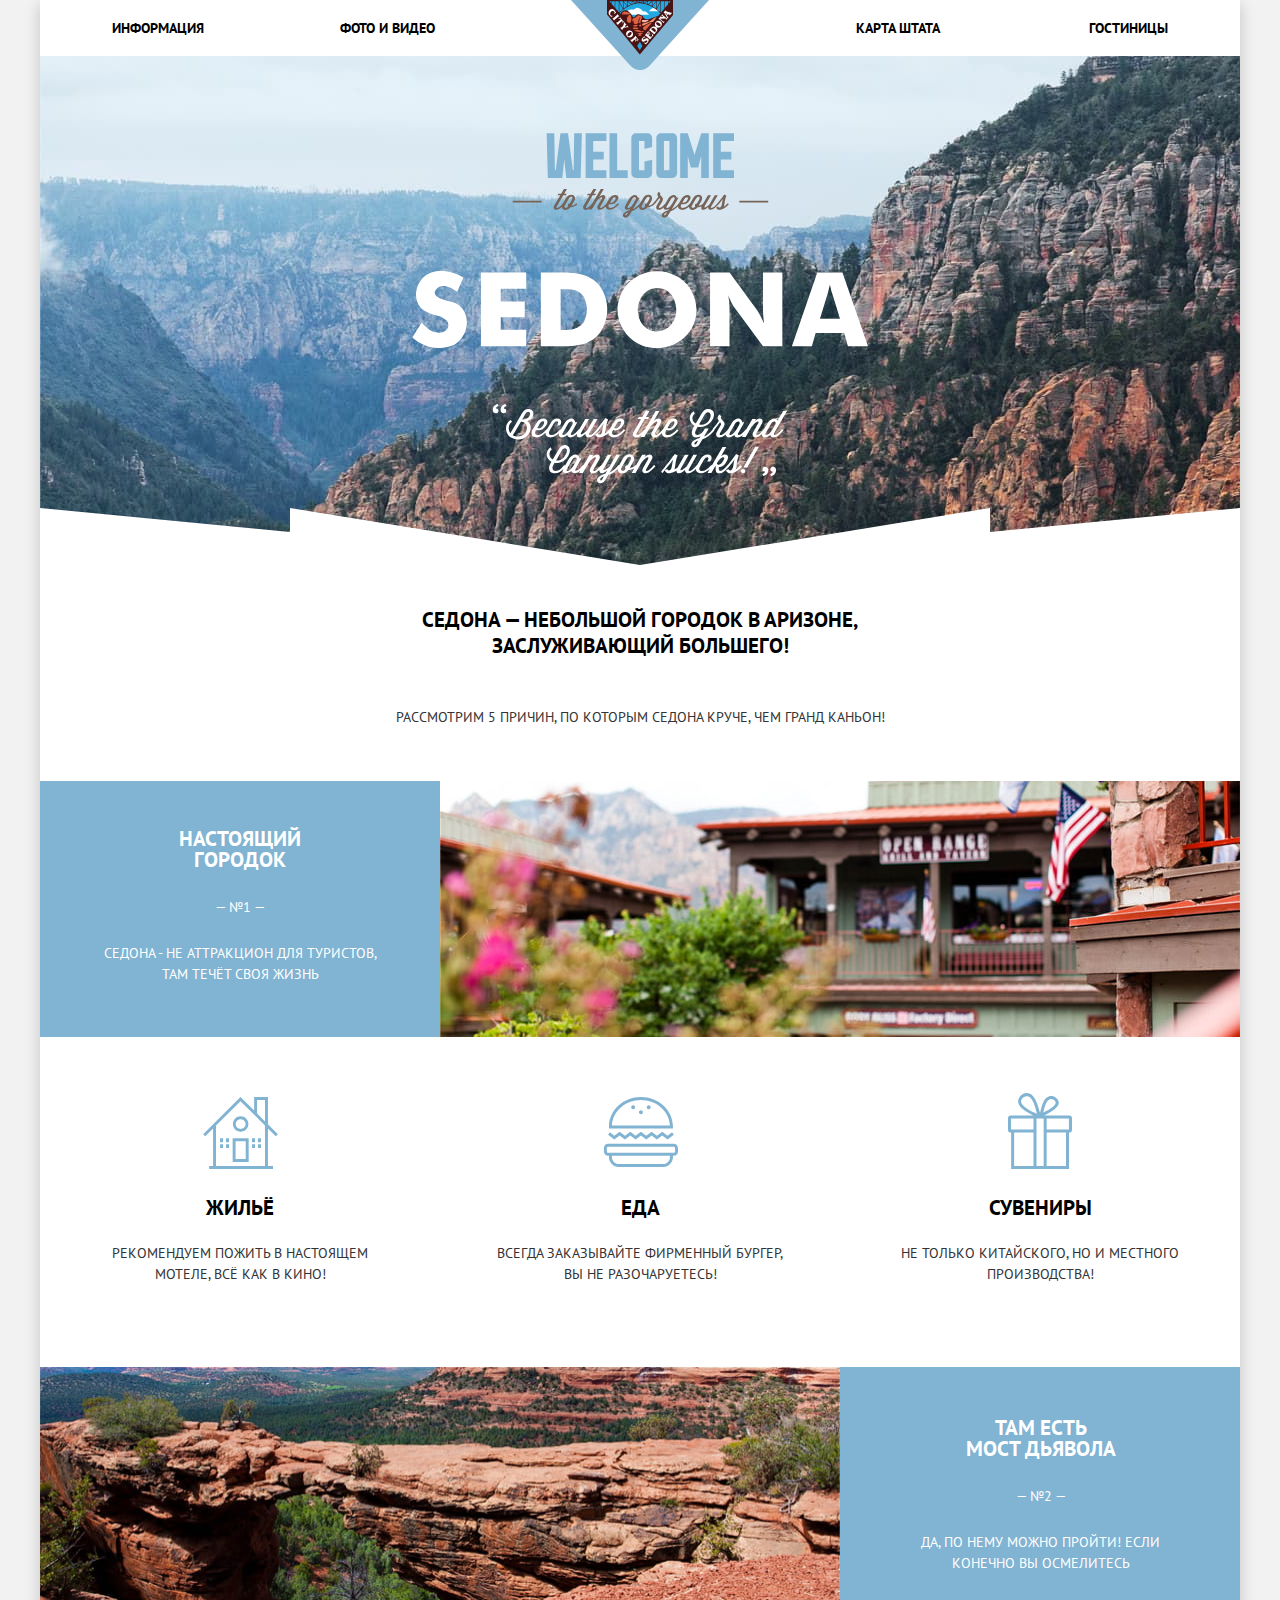
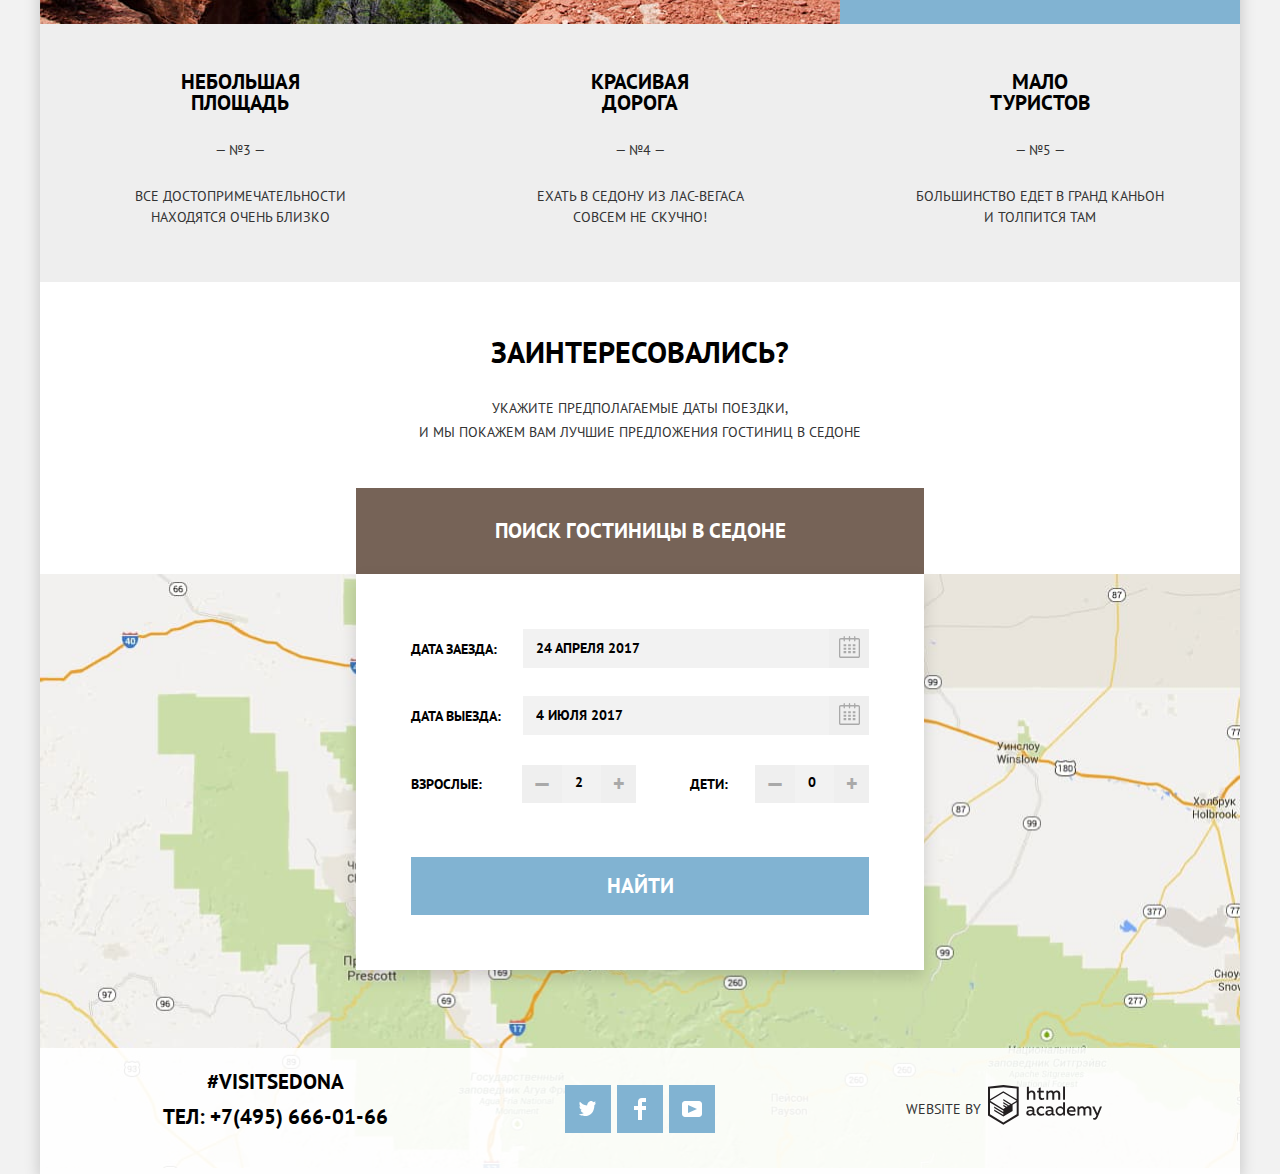
==== index.html @ 393c9315 "Завершила оформление декоративных элементов" ====
<!DOCTYPE html>
<html class="page" lang="ru">
  <head>
    <meta charset="utf-8">
    <title>HTML Academy: Седона</title>
    <link href="css/normalize.css" rel="stylesheet">
    <link href="css/style.css" rel="stylesheet">
  </head>
  <body class="page-body">
    <div class="container">
      <header class="header">
        <nav class="navigation">
          <a class="site-logo">
            <img src="img/logo-sedona.svg" width="138" height="70" alt="Логотип сайта городка Седона">
          </a>
          <ul class="navigation-list">
            <li class="nav-item nav-item-left">
              <a href="">Информация</a>
            </li>
            <li class="nav-item nav-item-left nav-item-photo">
              <a href="">Фото и видео</a>
            </li>
            <li class="nav-item nav-item-right nav-item-map">
              <a href="">Карта штата</a>
            </li>
            <li class="nav-item nav-item-right">
              <a href="hotels.html">Гостиницы</a>
            </li>
          </ul>
        </nav>
      </header>
      <main>
        <h1 class="visually-hidden">Городок Седона</h1> <!--Скрытый заголовок-->
        <div class="site-intro">
          <img src="img/welcome.svg" width="457" height="351" alt="Welcome to the gorgeous Sedona, because the Grand Canyon sucks!">
        </div>
        <section class="about-town">
          <h2 class="visually-hidden">О городке</h2> <!--Скрытый заголовок-->
          <p class="about-sedona">Седона — небольшой городок в Аризоне,<br>
            заслуживающий большего!</p>
          <p class="reasons-intro">Рассмотрим 5 причин, по которым Седона круче, чем гранд каньон!</p>
        </section>
        <section>
          <h2 class="visually-hidden">Преимущества городка Седона</h2> <!--Скрытый заголовок-->
          <ul class="reasons-list">
            <li class="first-reason">
              <div class="top-reason">
                <div class="top-reason-description first-reason-description">
                  <h3>
                    Настоящий<br>
                    городок
                  </h3>
                  <p class="reason-number">— №1 —</p>
                  <p>Седона - не аттракцион для туристов, там течёт своя жизнь</p>
                </div>
                <img src="img/reason-real-town.jpg" width="800" height="256" alt="Дом в Седоне">
              </div>
              <ul class="first-reason-list">
                <li class="first-reason-item reason-house">
                  <h4>Жильё</h4>
                  <p>Рекомендуем пожить в настоящем мотеле, всё как в кино!</p>
                </li>
                <li class="first-reason-item reason-food">
                  <h4>Еда</h4>
                  <p>Всегда заказывайте фирменный бургер, вы не разочаруетесь!</p>
                </li>
                <li class="first-reason-item reason-souvenirs">
                  <h4>Сувениры</h4>
                  <p>Не только китайского, но и местного производства!</p>
                </li>
              </ul>
            </li>
            <li class="top-reason">
              <div class="top-reason-description second-reason-description">
                <h3>
                  Там есть<br>
                  Мост дьявола
                </h3>
                <p class="reason-number">— №2 —</p>
                <p>Да, по нему можно пройти! Если конечно вы осмелитесь</p>
              </div>
              <img src="img/reason-bridge.jpg" width="800" height="256" alt="Мост Дьявола в Седоне">
            </li>
            <li class="other-reason">
              <h3>
                Небольшая<br>
                площадь
              </h3>
              <p class="reason-number">— №3 —</p>
              <p>Все достопримечательности находятся очень близко</p>
            </li>
            <li class="other-reason">
              <h3>
                Красивая<br>
                дорога
              </h3>
              <p class="reason-number">— №4 —</p>
              <p>Ехать в Седону из Лас-Вегаса совсем не скучно!</p>
            </li>
            <li class="other-reason">
              <h3>
                Мало<br>
                туристов
              </h3>
              <p class="reason-number">— №5 —</p>
              <p>Большинство едет в Гранд Каньон и толпится там</p>
            </li>
          </ul>
        </section>
        <section class="booking">
          <h2>Заинтересовались?</h2>
          <p>
            Укажите предполагаемые даты поездки,<br>
            и мы покажем вам лучшие предложения гостиниц в Седоне
          </p>
          <button class="booking-button head-booking-button" type="button">Поиск гостиницы в Седоне</button>
          <section class="booking-form-section">
            <h3 class="visually-hidden">Поиск гостиницы в Седоне</h3> <!--Скрытый заголовок-->
            <form class="booking-form" action="https://echo.htmlacademy.ru" method="get">
              <div class="booking-form-item booking-date-item">
                <label for="arrive-date-field">Дата заезда:</label>
                <div class="booking-form-field">
                  <input class="booking-date-input" type="text" name="arrive-date" id="arrive-date-field" placeholder="24 апреля 2017" required>
                  <button class="form-button calendar-icon" type="button" aria-label="Открыть календарь для выбора даты">
                    <svg width="21" height="23" xmlns="http://www.w3.org/2000/svg"><path fill-rule="evenodd" clip-rule="evenodd" d="M16.406 3.025h2.845c.966 0 1.749.822 1.749 1.837v16.302C21 22.179 20.217 23 19.251 23H1.75C.784 23 0 22.179 0 21.164V4.862c0-1.015.784-1.837 1.75-1.837h2.843V1.648c0-.381.294-.689.657-.689.362 0 .656.308.656.689v1.377h3.938V1.648c0-.381.294-.689.657-.689.361 0 .655.308.655.689v1.377h3.938V1.648c0-.381.293-.689.656-.689.362 0 .656.308.656.689v1.377zm3.159 18.459a.448.448 0 00.123-.32h.001V4.862a.449.449 0 00-.437-.459h-2.845v1.378c0 .381-.294.689-.656.689-.363 0-.656-.308-.656-.689V4.403h-3.938v1.378c0 .381-.294.689-.655.689-.363 0-.657-.308-.657-.689V4.403H5.907v1.378c0 .381-.294.689-.656.689-.363 0-.657-.308-.657-.689V4.403H1.75a.45.45 0 00-.438.459v16.302a.45.45 0 00.438.459h17.501a.448.448 0 00.314-.139z"/><path fill-rule="evenodd" clip-rule="evenodd" d="M4.594 9.225h2.625v2.066H4.594V9.225zm0 3.443h2.625v2.067H4.594v-2.067zm2.625 3.444H4.594v2.066h2.625v-2.066zm1.969 0h2.625v2.066H9.188v-2.066zm2.625-3.444H9.188v2.067h2.625v-2.067zM9.188 9.225h2.625v2.066H9.188V9.225zm7.218 6.887h-2.625v2.066h2.625v-2.066zm-2.625-3.444h2.625v2.067h-2.625v-2.067zm2.625-3.443h-2.625v2.066h2.625V9.225z"/></svg>
                  </button>
                </div>
              </div>
              <div class="booking-form-item booking-date-item booking-depart-item">
                <label for="depart-date-field">Дата выезда:</label>
                <div class="booking-form-field">
                  <input class="booking-date-input" type="text" name="depart-date" id="depart-date-field" placeholder="4 июля 2017" required>
                  <button class="form-button calendar-icon" type="button" aria-label="Открыть календарь для выбора даты">
                    <svg width="21" height="23" xmlns="http://www.w3.org/2000/svg"><path fill-rule="evenodd" clip-rule="evenodd" d="M16.406 3.025h2.845c.966 0 1.749.822 1.749 1.837v16.302C21 22.179 20.217 23 19.251 23H1.75C.784 23 0 22.179 0 21.164V4.862c0-1.015.784-1.837 1.75-1.837h2.843V1.648c0-.381.294-.689.657-.689.362 0 .656.308.656.689v1.377h3.938V1.648c0-.381.294-.689.657-.689.361 0 .655.308.655.689v1.377h3.938V1.648c0-.381.293-.689.656-.689.362 0 .656.308.656.689v1.377zm3.159 18.459a.448.448 0 00.123-.32h.001V4.862a.449.449 0 00-.437-.459h-2.845v1.378c0 .381-.294.689-.656.689-.363 0-.656-.308-.656-.689V4.403h-3.938v1.378c0 .381-.294.689-.655.689-.363 0-.657-.308-.657-.689V4.403H5.907v1.378c0 .381-.294.689-.656.689-.363 0-.657-.308-.657-.689V4.403H1.75a.45.45 0 00-.438.459v16.302a.45.45 0 00.438.459h17.501a.448.448 0 00.314-.139z"/><path fill-rule="evenodd" clip-rule="evenodd" d="M4.594 9.225h2.625v2.066H4.594V9.225zm0 3.443h2.625v2.067H4.594v-2.067zm2.625 3.444H4.594v2.066h2.625v-2.066zm1.969 0h2.625v2.066H9.188v-2.066zm2.625-3.444H9.188v2.067h2.625v-2.067zM9.188 9.225h2.625v2.066H9.188V9.225zm7.218 6.887h-2.625v2.066h2.625v-2.066zm-2.625-3.444h2.625v2.067h-2.625v-2.067zm2.625-3.443h-2.625v2.066h2.625V9.225z"/></svg>
                  </button>
                </div>
              </div>
              <div class="booking-form-item booking-number-item">
                <label for="adults-number-field">Взрослые:</label>
                <div class="booking-form-field booking-adults-field">
                  <button class="form-button count-icon count-less-icon" type="button" aria-label="Уменьшить количество взрослых на один">—</button>
                  <input class="booking-number-input" type="text" name="adults-number" id="adults-number-field" value="2" pattern="^[ 0-9]+$" required>
                  <button class="form-button count-icon count-more-icon" type="button" aria-label="Увеличить количество взрослых на один">+</button>
                </div>
              </div>
              <div class="booking-form-item booking-number-item">
                <label for="children-number-field">Дети:</label>
                <div class="booking-form-field booking-children-field">
                  <button class="form-button count-icon count-less-icon" type="button" aria-label="Уменьшить количество детей на один">—</button>
                  <input class="booking-number-input" type="text" name="children-number" id="children-number-field" value="0" pattern="^[ 0-9]+$" required>
                  <button class="form-button count-icon count-more-icon" type="button" aria-label="Увеличить количество детей на один">+</button>
                </div>
              </div>
              <button class="booking-button search-booking-button" type="submit">Найти</button>
            </form>
          </section>
        </section>
        <section class="map">
          <h2 class="visually-hidden">Как нас найти</h2> <!--Скрытый заголовок-->
          <img src="img/map.jpg" width="1199" height="594" alt="Адрес Седоны на Карте: США, Аризона 86336"> <!--Здесь будет карта-->
        </section>
      </main>
      <footer class="footer">
        <div class="contacts">
          <p class="contact-text">
            #visitsedona
          </p>
          <p class="contact-tel">
            тел:
            <a href="tel:+74956660166">+7(495) 666-01-66</a>
          </p>
        </div>
        <section class="social">
          <h2 class="visually-hidden">Мы в социальных сетях</h2> <!--Скрытый заголовок-->
          <ul class="social-list">
            <li>
              <a class="social-icon twit-icon" href="" aria-label="Twitter">
                <svg width="17" height="17" fill="none" xmlns="http://www.w3.org/2000/svg"><path d="M10.95 1.144c1.685-.496 2.984.27 3.577 1.18.673-.232 1.331-.482 2.011-.709a2.345 2.345 0 01-.857 1.768c.685.17 1.304-.49 1.304-.49-.169 1-1.006 1.787-1.563 2.023-.231 6.75-3.175 11.217-10.077 11.082h-.446c-.41 0-4.164-.46-4.898-1.887 2.271.196 3.893-.422 4.693-1.177-.96-.3-2.679-.477-2.979-2.95.349.106.564.228 1.19.12C1.705 9.246.374 8.53.448 6.33c.285.328 1.067.536 1.34.472-.703-.24-1.97-3.36-.894-4.952 1.818 1.854 3.735 3.606 7.152 3.773.208-2.293 1.137-3.83 2.904-4.479z" fill="#fff"/></svg>
              </a>
            </li>
            <li>
              <a class="social-icon fb-icon" href="" aria-label="Facebook">
                <svg width="12" height="22" fill="none" xmlns="http://www.w3.org/2000/svg"><path d="M12 4V0H8a4 4 0 00-4 4v4H0v4h4v10h4V12h4V8H8V4h4z" fill="#fff"/></svg>
              </a>
            </li>
            <li>
              <a class="social-icon yt-icon" href="" aria-label="Youtube">
                <svg width="20" height="16" fill="none" xmlns="http://www.w3.org/2000/svg"><path fill-rule="evenodd" clip-rule="evenodd" d="M3 0h14c1.65 0 3 1.35 3 3v10c0 1.65-1.35 3-3 3H3c-1.65 0-3-1.35-3-3V3c0-1.65 1.35-3 3-3zm3.027 4.002v7.996L15.014 8 6.027 4.002z" fill="#fff"/></svg>
              </a>
            </li>
          </ul>
        </section>
        <p class="developer">
          <span class="developer-text">Website by</span>
          <a class="html-logo" href="https://htmlacademy.ru/intensive/htmlcss" aria-label="Перейти на сайт HTML Academy">
            <svg width="115" height="41" xmlns="http://www.w3.org/2000/svg"><path fill-rule="evenodd" clip-rule="evenodd" d="M15.52 1.057h-.17L0 2.72v28.776l15.35 9.343 15.352-9.344V2.72L15.52 1.057zm61.498 1.565h-1.93v13.11h1.93V2.621zm-36.156.01v5.136a3.976 3.976 0 012.849-1.23 3.387 3.387 0 012.614 1.007 3.55 3.55 0 011.015 2.662v5.556h-1.973v-5.297a1.984 1.984 0 00-.41-1.44 1.899 1.899 0 00-1.289-.718h-.316a3.081 3.081 0 00-2.448 1.5v5.955H38.9V2.633h1.963zm36.156 28.852h-1.74v-1.425a4.061 4.061 0 01-3.366 1.662c-2.437-.168-4.33-2.239-4.33-4.736 0-2.498 1.893-4.569 4.33-4.737a3.98 3.98 0 013.165 1.402v-5.33h1.941v13.164zm-29.952-1.425c.197-.008.392-.044.58-.107v1.435c-.398.153-.82.23-1.245.226a1.758 1.758 0 01-1.762-1.079 5.035 5.035 0 01-3.313 1.166c-1.593 0-3.07-.896-3.07-2.752 0-2.298 2.11-3.01 3.914-3.01.77.013 1.537.103 2.29.27v-.324c0-1.079-.802-1.91-2.31-1.91a7.682 7.682 0 00-3.166.69V22.83a10.56 10.56 0 013.365-.593c2.49 0 4.02 1.209 4.02 3.938v3.237a.592.592 0 00.13.429c.096.12.236.194.387.208h.18v.01zM40.27 28.84c.027.389.205.75.495 1.004.289.253.666.378 1.046.345h.116a3.537 3.537 0 002.542-1.079v-1.532a10.039 10.039 0 00-1.91-.227c-1.055 0-2.278.356-2.278 1.49h-.01zm15.752-5.902a5.183 5.183 0 00-2.712-.69h-.369a4.514 4.514 0 00-3.18 1.471 4.722 4.722 0 00-1.23 3.341v.442c.164 2.498 2.273 4.39 4.716 4.23 1.004.024 2-.187 2.912-.615v-1.845a5.185 5.185 0 01-2.564.69 2.885 2.885 0 01-2.657-1.426 3.024 3.024 0 010-3.07 2.884 2.884 0 012.657-1.427c.865-.003 1.71.26 2.427.755v-1.856zM66.15 30.06c.198-.008.393-.045.58-.108v1.435c-.397.153-.82.23-1.244.226a1.758 1.758 0 01-1.762-1.079 5.035 5.035 0 01-3.313 1.166c-1.593 0-3.07-.896-3.07-2.752 0-2.298 2.11-3.01 3.914-3.01.77.013 1.537.103 2.29.27v-.324c0-1.079-.802-1.91-2.311-1.91a7.682 7.682 0 00-3.165.69V22.83c1.084-.379 2.22-.58 3.365-.593 2.49 0 4.02 1.209 4.02 3.938v3.237a.592.592 0 00.129.429c.097.12.237.194.388.208h.18v.01zm-6.296-.212a1.468 1.468 0 01-.498-1.008h.021c0-1.133 1.16-1.489 2.279-1.489.642.015 1.281.09 1.91.227v1.532a3.537 3.537 0 01-2.543 1.079h-.116a1.404 1.404 0 01-1.053-.34zm9.472-2.918c0-1.644 1.304-2.977 2.912-2.977l.021.054c1.214 0 2.314.731 2.806 1.866v2.158a3.015 3.015 0 01-2.827 1.877c-1.608 0-2.912-1.333-2.912-2.978zm14.022-4.682c3.492 0 4.705 2.892 4.135 5.492h-6.562c.222 1.618 1.762 2.276 3.366 2.276a6.326 6.326 0 002.785-.636v1.726c-1 .436-2.08.646-3.165.615-2.67 0-5.012-1.532-5.012-4.769a4.572 4.572 0 011.145-3.268 4.37 4.37 0 013.076-1.469h.232v.033zm-2.48 3.927c.101-1.351 1.253-2.365 2.575-2.265h.042c.62-.057 1.234.17 1.675.62.442.449.666 1.075.614 1.71H80.87v-.065zm8.62 5.287v-8.966h1.74v1.079a3.983 3.983 0 012.934-1.37 3.001 3.001 0 012.785 1.51c.793-.881 1.9-1.399 3.07-1.435a3.192 3.192 0 012.489 1.01c.647.69.971 1.631.887 2.583v5.61h-2.004v-5.556a1.74 1.74 0 00-.366-1.262 1.665 1.665 0 00-1.132-.626h-.275a2.936 2.936 0 00-2.184 1.208v6.237H95.43v-5.557a1.742 1.742 0 00-.38-1.266 1.666 1.666 0 00-1.15-.611h-.21a3.153 3.153 0 00-2.333 1.392v6.074h-1.825l-.042-.054zm24.488-8.988h-2.005l-2.648 6.798-3.018-6.787h-2.11l4.221 9.063-.18.454c-.517 1.36-1.234 2.05-2.184 2.05a2.96 2.96 0 01-.897-.13v1.694c.38.096.77.147 1.161.151 1.329 0 2.585-.744 3.534-3.086l4.126-10.206zM52.689 6.787V3.55l-1.962.464v2.719h-1.583V8.49h1.646v4.5c-.067.826.234 1.64.82 2.213a2.653 2.653 0 002.197.743c.793.007 1.58-.121 2.332-.378v-1.726a4.647 4.647 0 01-1.783.356c-1.14 0-1.667-.389-1.667-1.575V8.513h3.165V6.787H52.69zm5.697 8.966V6.754h1.752v1.08a3.983 3.983 0 012.922-1.382 2.998 2.998 0 012.743 1.435c.793-.882 1.9-1.4 3.07-1.435.94-.037 1.85.347 2.491 1.052.64.704.949 1.66.843 2.617v5.62h-2.004v-5.556a1.743 1.743 0 00-.366-1.262 1.668 1.668 0 00-1.132-.626h-.243a2.937 2.937 0 00-2.184 1.209v6.236h-2.005v-5.557a1.742 1.742 0 00-.365-1.262 1.667 1.667 0 00-1.133-.626h-.242A3.153 3.153 0 0060.2 9.69v6.074h-1.815v-.01zm-29.689 14.55l.01-.006-.01.021v-.015zm0-11.983v11.983l-13.346 8.13-13.346-8.115V18.515l13.283 8.092v1.424l-9.105-5.503v1.414l9.157 5.621v1.5l-9.147-5.567v1.456l9.158 5.621 9.232-5.653v-6.107l4.114-2.492zm.01-1.542l-3.67 2.158-1.689 1.079-8.04-4.931v1.413l6.848 4.23-.148.097-1.055.582-5.665-3.452v1.445l4.473 2.72-1.055.722-3.376-2.05v1.414l2.215 1.338-2.247 1.36L2.11 16.863 15.31 8.729l13.399 8.049zm-13.42-9.506l13.42 8.081V4.563L15.362 3.13 2.015 4.564v10.79l13.273-8.082z"/></svg>
          </a>         
        </p>
      </footer>
    </div>
  </body>
</html>
---- css/style.css ----
/* Site fonts */

@font-face {
  font-family: "PT Sans";
  src: url("../fonts/ptsans_new.woff2") format("woff2"), /* Обновила шрифты, потому что знак № в преимуществах Седоны со старыми шрифтами неверно показывался */
       url("../fonts/ptsans_new.woff") format("woff");
  font-weight: normal;
  font-style: normal;
}

@font-face {
  font-family: "PT Sans";
  src: url("../fonts/ptsansbold_new.woff2") format("woff2"), /* Обновила шрифты, потому что знак № в преимуществах Седоны со старыми шрифтами неверно показывался */
       url("../fonts/ptsansbold_new.woff") format("woff");
  font-weight: bold;
  font-style: normal;
}

/* Site colors */

:root {
  --white: #FFFFFF;
  --black: #000000;
  --light-black: #333333;
  --dark-white: #EEEEEE;
  --grey: #CACACA;
  --dark-grey: #A9A9A9;
  --light-beige: #F2F2F2;
  --beige: #EBEBEB;
  --dark-beige: #BDBBBC;
  --grey-beige: #E5E5E5;
  --light-brown: #766357;
  --brown: #604E43;
  --dark-brown: #503E33;
  --light-blue: #81B3D2;
  --blue: #669EC0;
  --dark-blue: #5496BD;
  --light-asphalt: #6A6A6A;
  --asphalt: #666666;
  --dark-asphalt: #231F20;
  --transparent-white: rgba(255, 255, 255, 0.9);
  --super-transparent-white: rgba(255, 255, 255, 0.3);
  --site-transparent-black: rgba(0, 1, 1, 0.2);
  --form-transparent-black: rgba(0, 1, 1, 0.15);
  --sorting-transparent-black: rgba(0, 0, 0, 0.3);
}

/* Global styles */

body {
  min-width: 1200px;
  margin: 0;
  padding: 0;
  font-family: "PT Sans", "Arial", sans-serif;
  font-size: 14px;
  line-height: 21px;
  color: var(--light-black);
  text-transform: uppercase;
  background-color: var(--light-beige);
}

a {
  text-decoration: none;
}

img {
  max-width: 100%;
  height: auto;
}

.visually-hidden {
  position: absolute;
  width: 1px;
  height: 1px;
  margin: -1px;
  border: 0;
  padding: 0;
  clip: rect(0 0 0 0);
  overflow: hidden;
}

/* Main grid */

.page {
  height: 100%;
}

.page-body {
  min-height: 100%;
  display: grid;
  grid-template-rows: min-content 1fr min-content;
  align-content: start;
}

.container {
  width: 1200px;
  margin: 0 auto;
  box-shadow: 0px 5px 15px var(--site-transparent-black);
}

/* Header */

.header {
  background-color: var(--white);
}

.site-logo {
  position: absolute;
  left: 50%;
  transform: translateX(-50%);
}

.site-logo img {
  width: 138px;
  height: 70px;
}

/* Navigation */

.navigation {
  position: relative;
}

.navigation-list {
  list-style: none;
  margin: 0;
  padding: 0 72px;
  display: flex;
  justify-content: space-between;
  flex-wrap: wrap;
}

.nav-item {
  width: 228px;
  padding: 15px 0;
}

.nav-item-left {
  text-align: left;
}

.nav-item-right {
  text-align: right;
}

.nav-item-photo {
  margin-right: auto;
}

.nav-item-map {
  margin-left: auto;
}

.navigation-list a {
  color: var(--black);
  line-height: 26px;
  font-weight: bold;
}

.navigation-list a:not([href]) {
  cursor: default;
  color: var(--light-brown);
}

.navigation-list a[href]:hover, .navigation-list a[href]:focus {
  color: var(--light-blue);
}

.navigation-list a[href]:active {
  color: var(--black);
  opacity: 0.3;
}

/* Intro to Sedona with background on main*/

.site-intro {
  background-color: var(--dark-blue);
  background-image: 
    url("../img/mask.svg"),
    url("../img/background.jpg");
  background-repeat: no-repeat;
  background-position: center bottom;
  text-align: center;
  min-height: 509px;
}

.site-intro img {
  width: 457px;
  height: 351px;
  padding-top: 77px;
}

/* About town section */

.about-town {
  background-color: var(--white);
  text-align: center;
  padding: 42px;
  padding-bottom: 51px;
}

.about-sedona {
  color: var(--black);
  font-weight: bold;
  font-size: 21px;
  line-height: 26px;
  margin: 0;
  margin-bottom: 45px;
}

.reasons-intro {
  line-height: 26px;
  margin: 0;
}

/* Benefits of Sedona */

.reasons-list {
  text-align: center;
  list-style: none;
  margin: 0;
  padding: 0;
  display: flex;
  justify-content: space-between;
  flex-wrap: wrap;
}

.reasons-list h3 {
  margin: 0;
  margin-bottom: 27px;
  font-size: 21px;
}

.reasons-list p {
  margin: 0;
}

.reasons-list .reason-number {
  margin-bottom: 25px;
}

.first-reason {
  display: flex;
  flex-wrap: wrap;
}

.top-reason {
  display: flex;
}

.top-reason-description {
  color: var(--white);
  background-color: var(--light-blue);
  padding: 50px;
}

.first-reason-description {
  padding-top: 47px;
}
.second-reason-description {
  order: 1;
  padding-right: 49px;
}

.top-reason-description img {
  width: 800px;
  height: 256px;
}

.other-reason {
  background-color: var(--dark-white);
  padding: 47px 71px;
  padding-bottom: 54px;
  width: 400px;
  box-sizing: border-box;
}

.other-reason h3 {
  color: var(--black);
}

.first-reason-list {
  list-style: none;
  background-color: var(--white);
  margin: 0;
  padding: 0;
  display: flex;
  flex-wrap: wrap;
}

.first-reason-list h4 {
  color: var(--black);
  font-size: 21px;
  margin: 0;
  margin-bottom: 25px;
}

.first-reason-item {
  background-repeat: no-repeat;
  background-position: center 60px;
  width: 400px;
  box-sizing: border-box;
  padding: 60px;
  padding-top: 160px;
  padding-bottom: 82px;
}

.reason-house {
  background-image: url("../img/icon-house.svg");
}

.reason-food {
  background-image: url("../img/icon-food.svg");
  padding-right: 50px;
  padding-left: 50px;
}

.reason-souvenirs {
  background-image: url("../img/icon-souvenirs.svg");
  background-position: center 55px;
}

/* Booking section */

.booking {
  text-align: center;
  background-color: var(--white);
  padding-top: 58px;
  position: relative;
}

.booking h2 {
  color: var(--black);
  font-size: 30px;
  line-height: 24px;
  margin: 0;
  margin-bottom: 32px;
}

.booking p {
  line-height: 24px;
  margin: 0;
}

.booking-button {
  text-align: center;
  font: inherit;
  text-transform: uppercase;
  color: var(--white);
  font-weight: bold;
  font-size: 21px;
  line-height: 26px;
  border: none;
  cursor: pointer;
}

.head-booking-button {
  background-color: var(--light-brown);
  margin-top: 44px;
  padding: 30px;
  width: 568px;
  box-sizing: border-box;
}

.head-booking-button:hover, .head-booking-button:focus {
  background-color: var(--brown);
}

.head-booking-button:active {
  background-color: var(--dark-brown);
  color: var(--super-transparent-white);
}

/* Booking form */

.booking-form-section {
  background-color: var(--white);
  box-shadow: 0px 7px 15px var(--form-transparent-black);
  width: 568px;
  padding: 55px;
  box-sizing: border-box;
  position: absolute;
  top: 100%;
  left: 50%;
  transform: translateX(-50%);
}

.booking-form {
  display: flex;
  flex-wrap: wrap;
  justify-content: space-between;
}

.booking-form-item {
  display: flex;
  align-items: center;
  justify-content: space-between;
  margin-bottom: 28px;
}

.booking-depart-item {
  margin-bottom: 30px;
}

.booking-date-item {
  width: 100%;
}

.booking-form-field {
  position: relative;
}

.booking-adults-field {
  margin-left: 40px;
}

.booking-children-field {
  margin-left: 27px;
}

.booking-date-input {
  width: 346px;
  padding: 9px 13px;
  box-sizing: border-box;
}

.booking-number-input {
  width: 114px;
  padding: 7px;
  padding-bottom: 10px;
  box-sizing: border-box;
}

.booking-form-section label {
  font-weight: bold;
  line-height: 26px;
  color: var(--black);
}

.booking-form-section input {
  font: inherit;
  background-color: var(--light-beige);
  border: none;
  font-weight: bold;
  text-transform: uppercase;
  color: var(--black);
}

.booking-form-section input:hover {
  background-color: var(--beige);
}

.booking-form-section input:focus {
  background-color: var(--white);
  outline: 2px solid var(--grey-beige);
}

input[name="adults-number"], input[name="children-number"] {
  text-align: center;
}

.booking-form-section input::-webkit-input-placeholder {
  color: var(--black);
}

.booking-form-section input::-moz-placeholder {
  color: var(--black);
}

/* Booking form - buttons */

.form-button {
  border: none;
  cursor: pointer;
  position: absolute;
}

.calendar-icon {
  right: 0px;
  height: 100%;
  width: 40px;
}

.calendar-icon svg {
  fill: var(--dark-grey);
}

.calendar-icon:hover svg, .calendar-icon:focus svg {
  fill: var(--black);
}

.calendar-icon:active svg {
  fill: var(--light-blue);
}

.count-icon {
  font-weight: bold;
  font-size: 22px;
  color: var(--dark-grey);
  height: 100%;
}

.count-less-icon {
  left: 0px;
  width: 40px;
}

.count-more-icon {
  right: 0px;
  width: 35px;
}

.count-icon:hover, .count-icon:focus {
  color: var(--black);
}

.count-icon:active {
  color: var(--light-blue);
}

.search-booking-button {
  background-color: var(--light-blue);
  margin-top: 26px;
  padding: 16px;
  width: 458px;
  box-sizing: border-box;
}

.search-booking-button:hover, .search-booking-button:focus {
  background-color: var(--blue);
}

.search-booking-button:active {
  background-color: var(--dark-blue);
  color: var(--super-transparent-white);
}

/* Map */

.map {
  text-align: center;
  min-height: 594px;
}

.map img {
  width: 1200px;
  height: 594px;
}

/* Footer */
.footer {
  background-color: var(--transparent-white);
  text-align: center;
  display: grid;
  grid-template-columns: 1fr 1fr 1fr;
  align-items: center;
  justify-items: center;
  min-height: 126px;
  margin-top: -126px;
  position: relative;
  z-index: 1;
  padding: 0 53px;
  padding-bottom: 5px;
  box-sizing: border-box;
}
/* Сделала небольшой padding-bottom, т.к. все блоки футера немного не попадали в макет */

.footer-hotels {
  margin-top: 0;
}

/* Footer - Contacts */

.contacts {
  font-weight: bold;
  font-size: 21px;
  line-height: 26px;
  color: var(--black);
  display: flex;
  flex-direction: column;
  align-items: center;
  justify-content: center;
  padding-bottom: 18px;
}

.contacts p {
  margin: 0;
  padding: 0;
}

.contacts .contact-text {
  margin-bottom: 9px;
}

.contacts a {
  color: var(--black);
}

.contacts a:hover, .contacts a:focus {
  color: var(--light-blue);
}

.contacts a:active {
  color: var(--black);
  opacity: 0.3;
}

/* Footer - Social networks */

.social {
  display: flex;
  align-items: center;
  justify-content: center;
}

.social-list {
  list-style: none;
  margin: 0;
  padding: 0;
  display: flex;
  flex-wrap: wrap;
}

.social-icon {
  background-color: var(--light-blue);
  display: flex;
  align-items: center;
  justify-content: center;
  width: 46px;
  height: 48px;
  margin: 0 3px;
}

.social-icon:hover, .social-icon:focus {
  background-color: var(--blue);
}

.social-icon:active {
  background-color: var(--dark-blue);
}

.social-icon:active svg {
  opacity: 0.3;
}

/* Footer - developer section */

.developer {
  line-height: 26px;
  margin: 0;
  display: flex;
  align-items: center;
  justify-content: center;
}

.developer-text {
  margin-right: 7px;
}

.html-logo svg {
  fill: var(--dark-asphalt);
}

.html-logo:hover svg, .html-logo:focus svg {
  fill: var(--light-blue);
}

.html-logo:active svg {
  fill: var(--dark-beige);
}


/* Hotels page */

/* Hotels filter */

.hotels-filter {
  background-color: var(--dark-blue);
  background-image: url(../img/filter-background.jpg);
  background-repeat: no-repeat;
  background-position: center;
  color: var(--white);
  min-height: 217px;
}

.hotels-filter-form {
  display: flex;
  padding: 27px 73px;
}

.hotels-filter-form fieldset {
  border: none;
  margin: 0;
  padding: 0;
}

.hotels-filter-form label {
  position: relative;
  cursor: pointer;
  user-select: none;
}

.hotels-filter-form .filter-fieldset {
  margin-right: 119px;
}

.hotels-filter-form .price-fieldset {
  margin-left: auto;
}

.hotels-filter legend {
  font-weight: bold;
  font-size: 16px;
  margin-bottom: 24px;
}

.price-fieldset legend {
  margin-bottom: 12px;
}

.filter-list {
  list-style: none;
  margin: 0;
  padding: 0;
}

.filter-list li {
  margin-bottom: 25px;
  padding-left: 40px;
}

.filter-list li:last-of-type {
  margin-bottom: 0;
}

.filter-checkbox + label::before {
  content: "";
  position: absolute;
  left: -40px;
  width: 23px;
  height: 23px;
  background-image: url("../img/checkbox-off.svg");
  background-repeat: no-repeat;
  background-position: 0 0;
}

.filter-checkbox:disabled + label::before {
  background-image: url("../img/checkbox-off-disabled.svg");
}

.filter-checkbox:checked + label::after {
  content: "";
  position: absolute;
  left: -40px;
  width: 27px;
  height: 23px;
  background-image: url("../img/checkbox-on.svg");
  background-repeat: no-repeat;
  background-position: 0 0;
}

.filter-checkbox:checked:disabled + label::after {
  background-image: url("../img/checkbox-on-disabled.svg");
}

.price-filter {
  border: 2px solid var(--white);
  border-radius: 2px;
  height: 36px;
  min-width: 317px;
  box-sizing: border-box;
  padding-left: 65px;
  padding-right: 30px;
  display: flex;
  align-items: center;
  justify-content: space-between;
  position: relative;
}

.price-filter::before {
  content: "";
  position: absolute;
  width: 2px;
  height: 22px;
  background-color: var(--white);
  left: 50%;
}

.price-field {
  padding-bottom: 5px;
}

.price-input {
  font: inherit;
  color: var(--white);
  background-color: transparent;
  border: none;
  width: 50px;
  padding: 0;
}

.price-range {
  margin-top: 20px;
  position: relative;
}

.price-scale {
  height: 2px;
  width: 316px;
  background-color: var(--super-transparent-white);
}

.price-bar {
  height: 2px;
  width: 255px;
  background-color: var(--white);
}

.price-toggle {
  position: absolute;
  top: -9px;
  left: 0px;
  width: 19px;
  height: 21px;
  background-image: url(../img/filter-price.svg);
  cursor: pointer;
}

.price-toggle:hover, .price-toggle:focus {
  width: 23px;
  height: 24px;
  background-size: 23px 24px;
}

.price-toggle-max {
  left: 253px;
}

.filter-button {
  font: inherit;
  text-transform: uppercase;
  color: var(--white);
  background-color: transparent;
  border: 2px solid var(--white);
  cursor: pointer;
  text-align: center;
  margin-top: 31px;
  margin-left: 85px;
  padding: 6px 34px;
}

.filter-button:hover, .filter-button:focus {
  color: var(--black);
  background-color: var(--white);
}

.filter-button:active {
  color: var(--light-asphalt);
  background-color: var(--white);
}

/* Sorting section */

.sorting-section {
  background-color: var(--white);
  display: flex;
  align-items: center;
  padding: 27px 73px;
  padding-bottom: 31px;
}

.hotels-number {
  color: var(--black);
  font-weight: bold;
  font-size: 21px;
  line-height: 26px;
  margin: 0;
  margin-right: 46px;
}

.sorting {
  font-size: 12px;
  line-height: 18px;
}

.sorting-heading {
  margin: 0;
  margin-right: 40px;
}

.sorting-list {
  list-style: none;
  margin: 0;
  padding: 0;
  display: flex;
}

.sorting-direction-list {
  margin-left: auto;
  margin-top: 7px;
}

/* Sorting buttons */

.sorting-item:not([href]) {
  color: var(--light-blue);
  cursor: default;
  border: none;
}

.sorting-item {
  cursor: pointer;
  color: var(--sorting-transparent-black);
  margin-right: 33px;
  border-bottom: 1px dashed var(--light-blue);
}

.sorting-item[href]:hover, .sorting-item[href]:focus {
  color: var(--light-blue);
  border-bottom: 1px dashed var(--light-blue);
}

.sorting-item[href]:active {
  color: var(--black);
  border: none;
}

.sorting-direction-item:not([href]) svg {
  fill: var(--light-blue);
}

.sorting-direction-item[href] svg {
  fill: var(--grey);
}

.sorting-direction-item[href]:hover svg, .sorting-direction-item[href]:focus svg {
  fill: var(--black);
}

.sorting-direction-item[href]:active svg {
  fill: var(--light-blue);
}

.sorting-to-top {
  margin-right: 12px;
}

/* Hotels list */

.hotels-found {
  background-color: var(--white);
}

.hotels-list {
  list-style: none;
  margin: 0;
  padding: 0;
}

.hotel-item {
  padding: 30px 73px;
  padding-top: 23px;
  display: flex;
  justify-content: space-between;
  border-top: 1px solid var(--grey-beige);
}

.hotel-item:last-of-type {
  border-bottom: 1px solid var(--grey-beige);
}

.hotel-item img {
  width: 135px;
  height: 90px;
  padding-right: 29px;
  padding-top: 7px;
}

.hotel-about-field {
  flex-grow: 1;
}

.hotel-item h3 {
  font-size: 21px;
  line-height: 26px;
  margin: 0px;
  margin-bottom: 9px;
}

.hotel-name {
  color: var(--black);
}

.hotel-name:hover, .hotel-name:focus {
  color: var(--light-blue);
}

.hotel-name:active {
  color: var(--black);
  opacity: 0.3;
}

.hotel-item p {
  margin: 0;
}

.hotel-info {
  display: flex;
  margin-bottom: 10px;
}

.hotel-type {
  min-width: 110px;
  padding-right: 7px;
}
/* Padding сделала, чтобы при увеличении контента hotel-type не сливался с ценой */

.hotel-rating-field {
  display: flex;
  flex-direction: column;
  align-items: flex-end;
}

.hotel-item .hotel-stars {
  background-image: url("../img/icon-star.svg");
  background-repeat: space;
  height: 17px;
  margin-bottom: 47px;
  margin-top: 7px;
  margin-right: -2px;
}

.four-stars {
  width: 91px;
}

.three-stars {
  width: 66px;
}

.two-stars {
  width: 42px;
}

.rating {
  color: var(--asphalt);
  text-align: center;
  background-color: var(--light-beige);
  padding: 3px;
  padding-left: 6px;
  width: 110px;
  box-sizing: border-box;
}

/* Hotels buttons */

.hotel-button {
  color: var(--white);
  font-weight: bold;
  text-align: center;
  vertical-align: middle;
  display: inline-block;
  padding: 3px 10px;
  box-sizing: border-box;
  margin-top: 5px;
  margin-right: 2px;
}

.hotel-more-button {
  background-color: var(--light-blue);
  width: 110px;
}

.hotel-more-button:hover, .hotel-more-button:focus {
  background-color: var(--blue);
}

.hotel-more-button:active {
  background-color: var(--dark-blue);
  color: var(--super-transparent-white);
}

.hotel-book-button {
  background-color: var(--light-brown);
  width: 142px;
}

.hotel-book-button:hover, .hotel-book-button:focus {
  background-color: var(--brown);
}

.hotel-book-button:active {
  background-color: var(--dark-brown);
  color: var(--super-transparent-white);
}
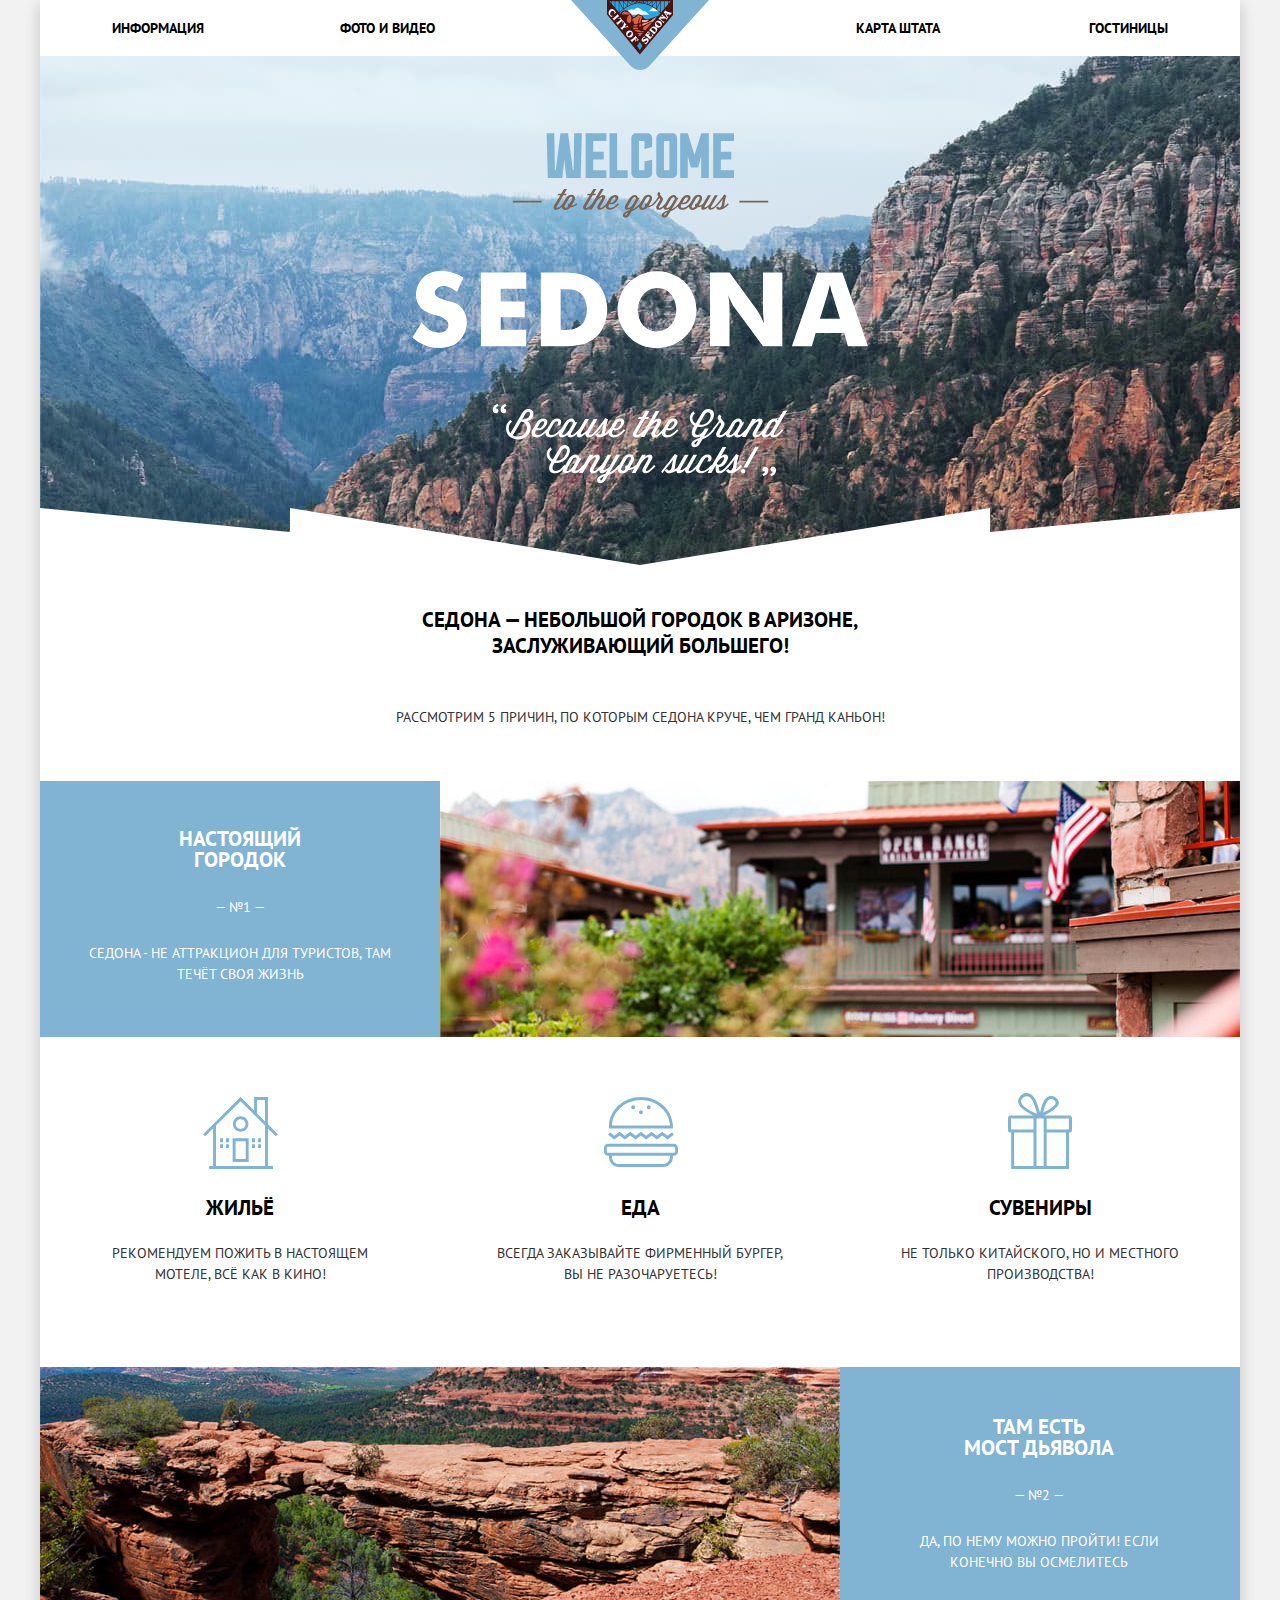
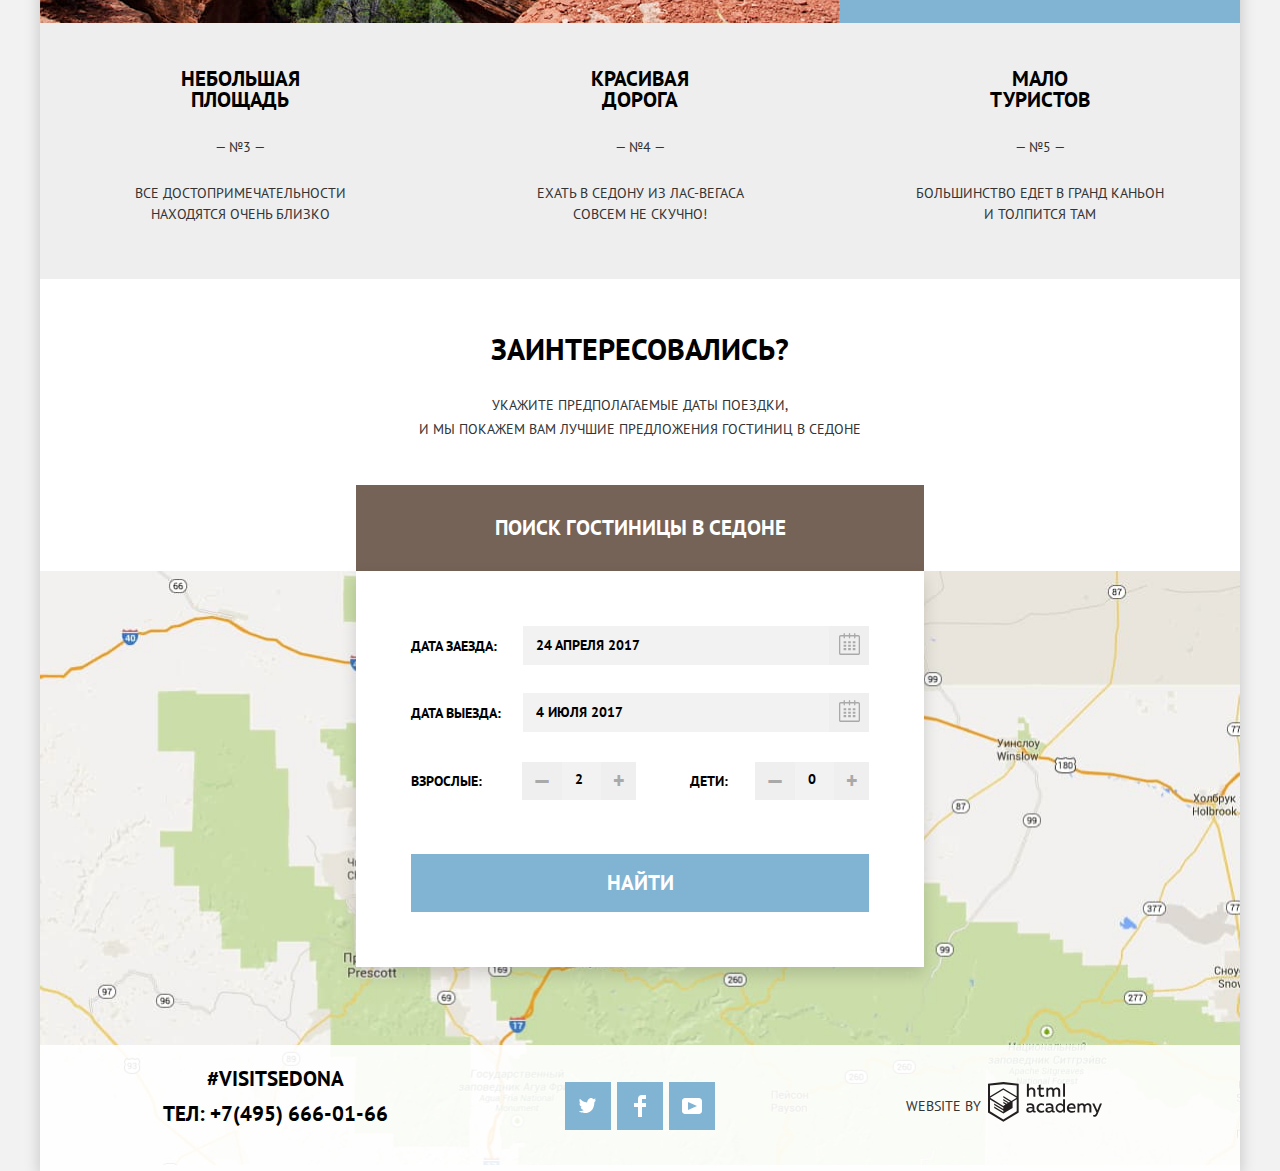
==== commit 1ef653d4: "Внесла правки в оформление" ====
--- a/index.html
+++ b/index.html
@@ -46,10 +46,7 @@
             <li class="first-reason">
               <div class="top-reason">
                 <div class="top-reason-description first-reason-description">
-                  <h3>
-                    Настоящий<br>
-                    городок
-                  </h3>
+                  <h3>Настоящий городок</h3>
                   <p class="reason-number">— №1 —</p>
                   <p>Седона - не аттракцион для туристов, там течёт своя жизнь</p>
                 </div>
@@ -72,7 +69,7 @@
             </li>
             <li class="top-reason">
               <div class="top-reason-description second-reason-description">
-                <h3>
+                <h3 class="second-reason-heading">
                   Там есть<br>
                   Мост дьявола
                 </h3>
@@ -82,26 +79,17 @@
               <img src="img/reason-bridge.jpg" width="800" height="256" alt="Мост Дьявола в Седоне">
             </li>
             <li class="other-reason">
-              <h3>
-                Небольшая<br>
-                площадь
-              </h3>
+              <h3>Небольшая площадь</h3>
               <p class="reason-number">— №3 —</p>
               <p>Все достопримечательности находятся очень близко</p>
             </li>
-            <li class="other-reason">
-              <h3>
-                Красивая<br>
-                дорога
-              </h3>
+            <li class="other-reason fourth-reason">
+              <h3>Красивая дорога</h3>
               <p class="reason-number">— №4 —</p>
               <p>Ехать в Седону из Лас-Вегаса совсем не скучно!</p>
             </li>
             <li class="other-reason">
-              <h3>
-                Мало<br>
-                туристов
-              </h3>
+              <h3>Мало туристов</h3>
               <p class="reason-number">— №5 —</p>
               <p>Большинство едет в Гранд Каньон и толпится там</p>
             </li>
--- a/css/style.css
+++ b/css/style.css
@@ -2,16 +2,18 @@
 
 @font-face {
   font-family: "PT Sans";
-  src: url("../fonts/ptsans_new.woff2") format("woff2"), /* Обновила шрифты, потому что знак № в преимуществах Седоны со старыми шрифтами неверно показывался */
-       url("../fonts/ptsans_new.woff") format("woff");
+  src:
+    url("../fonts/ptsans_new.woff2") format("woff2"),
+    url("../fonts/ptsans_new.woff") format("woff");
   font-weight: normal;
   font-style: normal;
 }
 
 @font-face {
   font-family: "PT Sans";
-  src: url("../fonts/ptsansbold_new.woff2") format("woff2"), /* Обновила шрифты, потому что знак № в преимуществах Седоны со старыми шрифтами неверно показывался */
-       url("../fonts/ptsansbold_new.woff") format("woff");
+  src:
+    url("../fonts/ptsansbold_new.woff2") format("woff2"),
+    url("../fonts/ptsansbold_new.woff") format("woff");
   font-weight: bold;
   font-style: normal;
 }
@@ -175,7 +177,7 @@
 
 .site-intro {
   background-color: var(--dark-blue);
-  background-image: 
+  background-image:
     url("../img/mask.svg"),
     url("../img/background.jpg");
   background-repeat: no-repeat;
@@ -226,9 +228,14 @@
 }
 
 .reasons-list h3 {
-  margin: 0;
+  margin: 0 auto;
   margin-bottom: 27px;
   font-size: 21px;
+  width: 122px;
+}
+
+.reasons-list .second-reason-heading {
+  width: 160px;
 }
 
 .reasons-list p {
@@ -251,12 +258,16 @@
 .top-reason-description {
   color: var(--white);
   background-color: var(--light-blue);
-  padding: 50px;
-}
+  padding: 49px 47px;
+  width: 400px;
+  box-sizing: border-box;
+}
+/* Width и box-sizing сделала, чтобы одинаково смотрелось в разных браузерах */
 
 .first-reason-description {
   padding-top: 47px;
 }
+
 .second-reason-description {
   order: 1;
   padding-right: 49px;
@@ -269,10 +280,17 @@
 
 .other-reason {
   background-color: var(--dark-white);
-  padding: 47px 71px;
+  padding-right: 71px;
+  padding-left: 71px;
+  padding-top: 45px;
   padding-bottom: 54px;
   width: 400px;
   box-sizing: border-box;
+}
+
+.fourth-reason {
+  padding-right: 70px;
+  padding-left: 70px;
 }
 
 .other-reason h3 {
@@ -548,6 +566,7 @@
 }
 
 /* Footer */
+
 .footer {
   background-color: var(--transparent-white);
   text-align: center;
@@ -563,7 +582,6 @@
   padding-bottom: 5px;
   box-sizing: border-box;
 }
-/* Сделала небольшой padding-bottom, т.к. все блоки футера немного не попадали в макет */
 
 .footer-hotels {
   margin-top: 0;
@@ -668,7 +686,6 @@
 .html-logo:active svg {
   fill: var(--dark-beige);
 }
-
 
 /* Hotels page */
 
@@ -733,30 +750,26 @@
   margin-bottom: 0;
 }
 
-.filter-checkbox + label::before {
-  content: "";
-  position: absolute;
-  left: -40px;
-  width: 23px;
-  height: 23px;
-  background-image: url("../img/checkbox-off.svg");
-  background-repeat: no-repeat;
-  background-position: 0 0;
-}
-
-.filter-checkbox:disabled + label::before {
-  background-image: url("../img/checkbox-off-disabled.svg");
-}
-
-.filter-checkbox:checked + label::after {
+.filter-checkbox + label::before, .filter-checkbox:checked + label::after {
   content: "";
   position: absolute;
   left: -40px;
   width: 27px;
   height: 23px;
-  background-image: url("../img/checkbox-on.svg");
   background-repeat: no-repeat;
   background-position: 0 0;
+}
+
+.filter-checkbox + label::before {
+  background-image: url("../img/checkbox-off.svg");
+}
+
+.filter-checkbox:checked + label::after {
+  background-image: url("../img/checkbox-on.svg");
+}
+
+.filter-checkbox:disabled + label::before {
+  background-image: url("../img/checkbox-off-disabled.svg");
 }
 
 .filter-checkbox:checked:disabled + label::after {
@@ -823,6 +836,7 @@
   width: 19px;
   height: 21px;
   background-image: url(../img/filter-price.svg);
+  background-repeat: no-repeat;
   cursor: pointer;
 }
 
@@ -1013,7 +1027,6 @@
   min-width: 110px;
   padding-right: 7px;
 }
-/* Padding сделала, чтобы при увеличении контента hotel-type не сливался с ценой */
 
 .hotel-rating-field {
   display: flex;
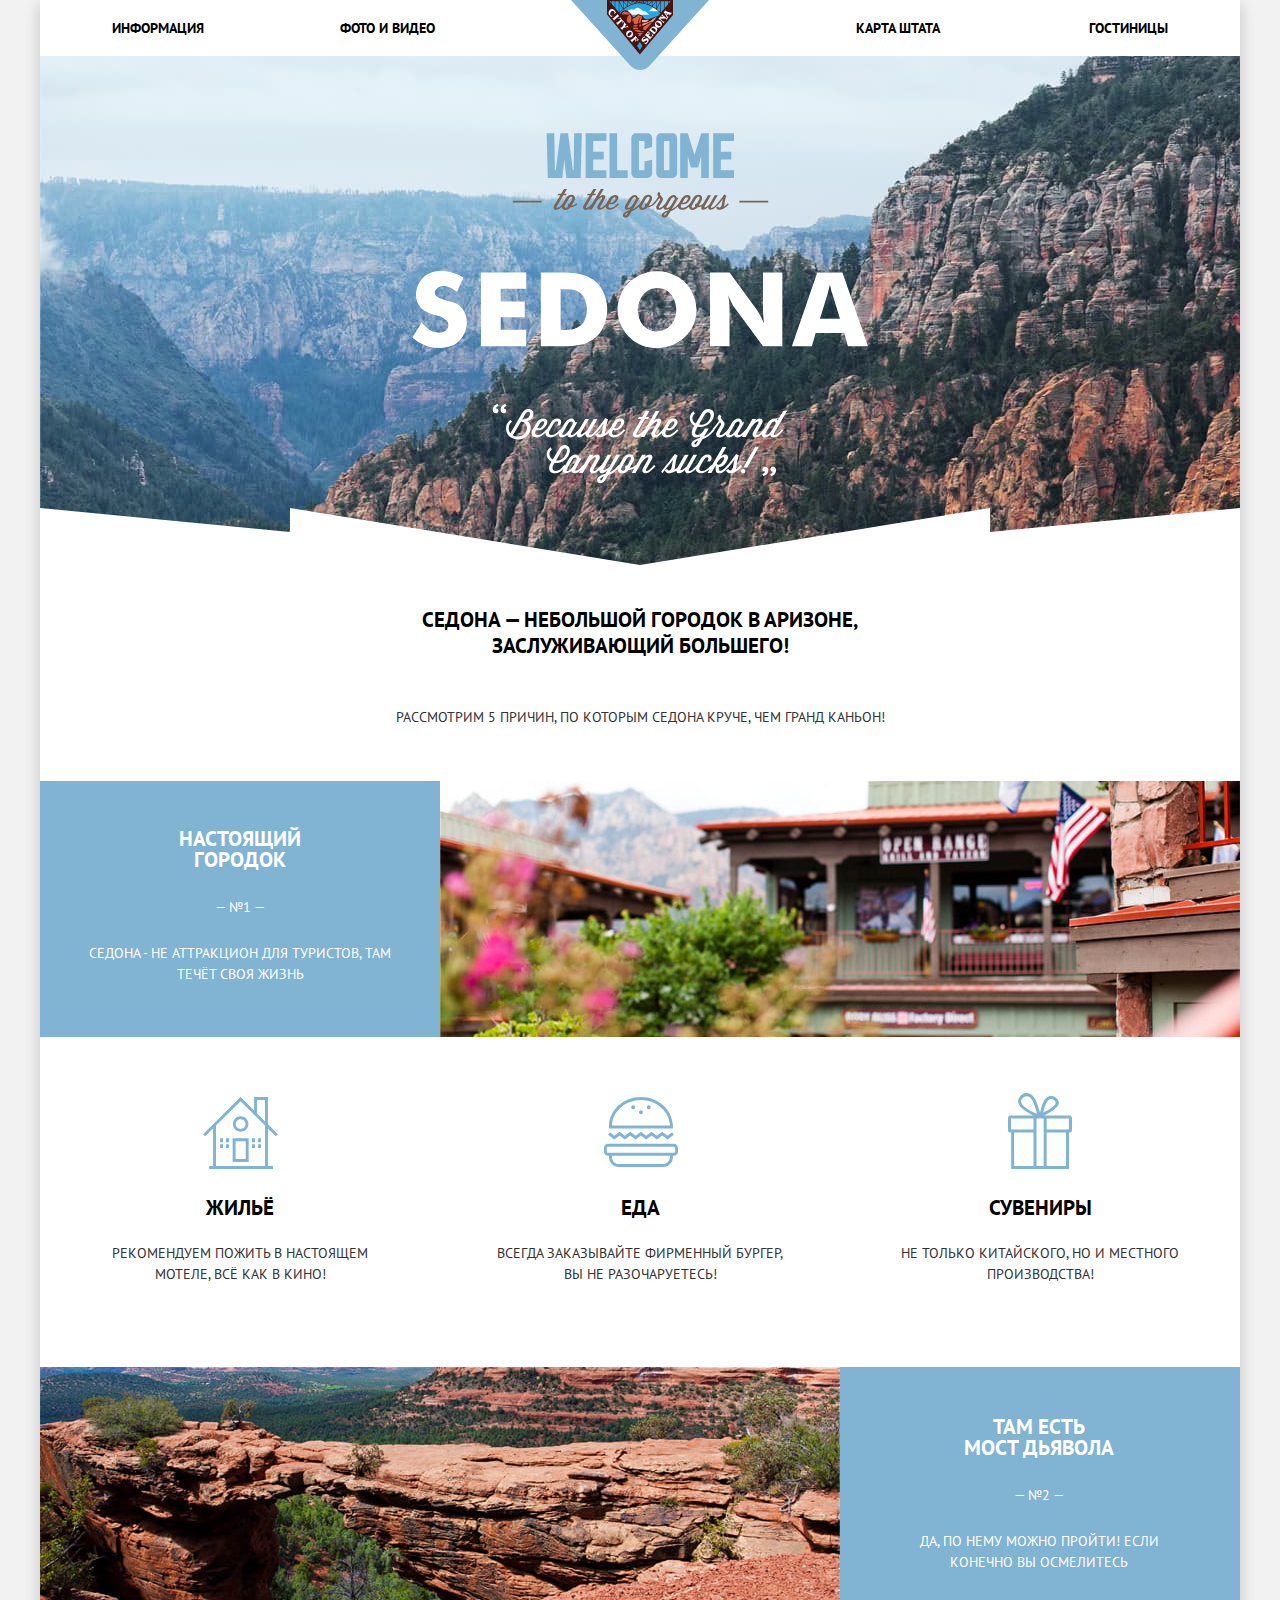
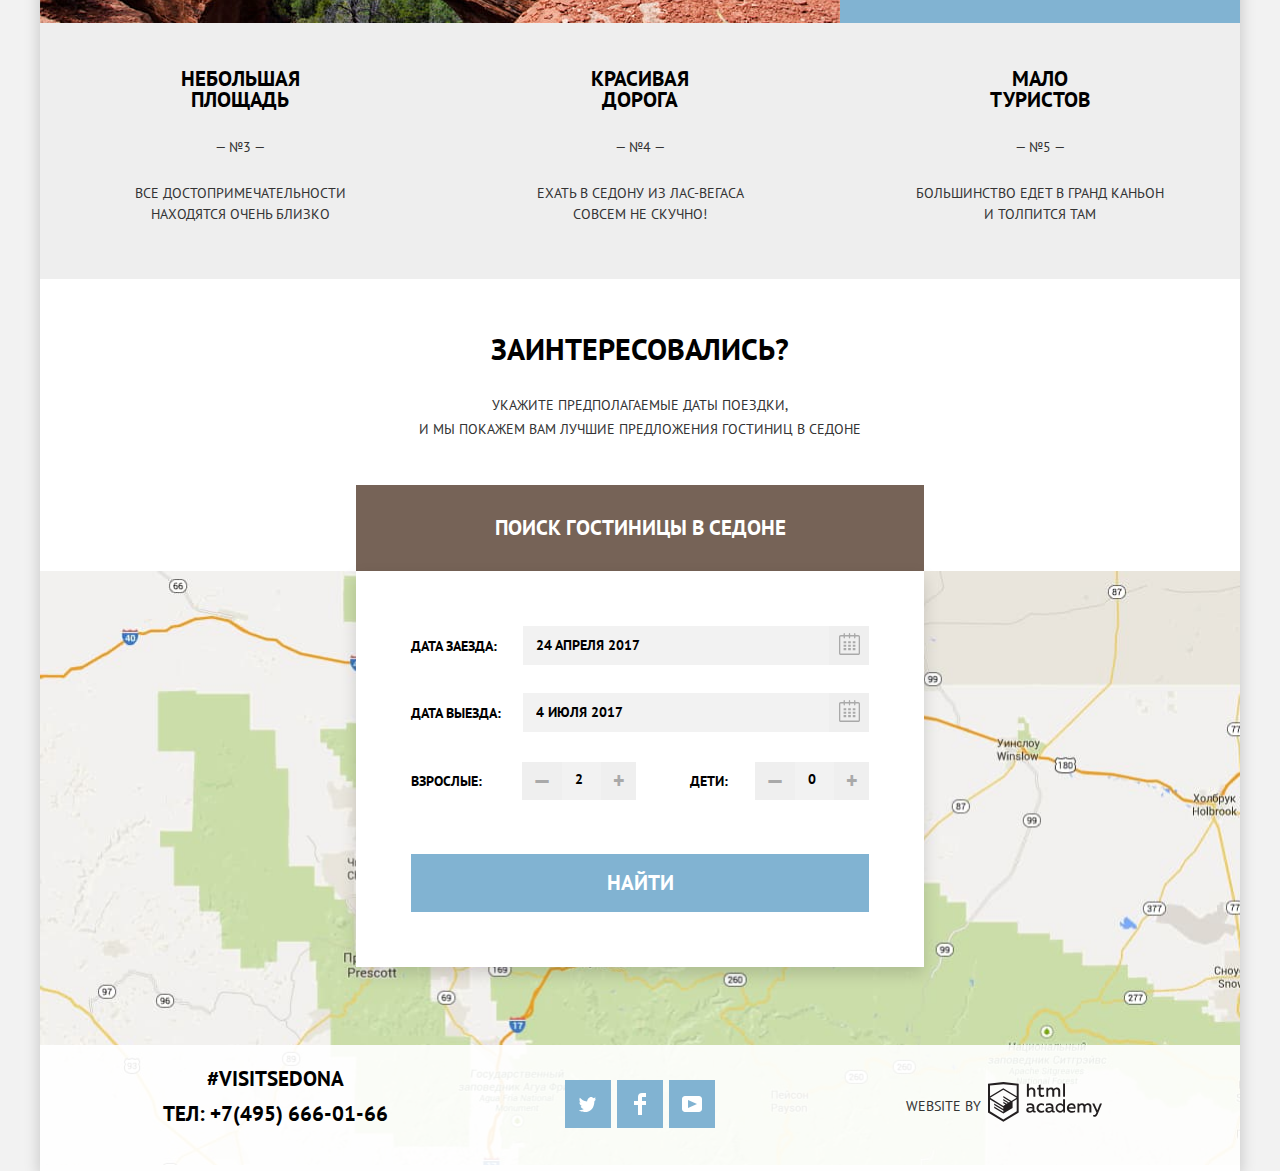
==== commit 9024fcd2: "Завершила верстку и стилизацию" ====
--- a/index.html
+++ b/index.html
@@ -17,10 +17,10 @@
             <li class="nav-item nav-item-left">
               <a href="">Информация</a>
             </li>
-            <li class="nav-item nav-item-left nav-item-photo">
+            <li class="nav-item nav-item-left">
               <a href="">Фото и видео</a>
             </li>
-            <li class="nav-item nav-item-right nav-item-map">
+            <li class="nav-item nav-item-right">
               <a href="">Карта штата</a>
             </li>
             <li class="nav-item nav-item-right">
--- a/css/style.css
+++ b/css/style.css
@@ -90,6 +90,7 @@
 .page-body {
   min-height: 100%;
   display: grid;
+  grid-template-rows: -webkit-min-content 1fr -webkit-min-content;
   grid-template-rows: min-content 1fr min-content;
   align-content: start;
 }
@@ -145,13 +146,15 @@
   text-align: right;
 }
 
-.nav-item-photo {
+.nav-item:nth-of-type(2) {
   margin-right: auto;
 }
-
-.nav-item-map {
+/* При переполнении ничего не будет под лого */
+
+.nav-item:nth-of-type(3) {
   margin-left: auto;
 }
+/* При переполнении ничего не будет под лого */
 
 .navigation-list a {
   color: var(--black);
@@ -253,11 +256,18 @@
 
 .top-reason {
   display: flex;
-}
+  background-color: var(--light-blue);
+}
+
+.top-reason img {
+  align-self: center;
+  width: 800px;
+  height: 256px;
+}
+/* Чтобы при переполнении контента картинка не растягивалась, и за ней был красивый голубой цвет :) */
 
 .top-reason-description {
   color: var(--white);
-  background-color: var(--light-blue);
   padding: 49px 47px;
   width: 400px;
   box-sizing: border-box;
@@ -647,7 +657,9 @@
   width: 46px;
   height: 48px;
   margin: 0 3px;
-}
+  margin-bottom: 3px;
+}
+/* margin-bottom, чтобы при появлении второго ряда иконок соц-сетей, они не прилипали друг к другуы */
 
 .social-icon:hover, .social-icon:focus {
   background-color: var(--blue);
@@ -695,15 +707,18 @@
   background-color: var(--dark-blue);
   background-image: url(../img/filter-background.jpg);
   background-repeat: no-repeat;
-  background-position: center;
+  background-position: center top;
   color: var(--white);
   min-height: 217px;
 }
+/* При переполнении картинка будет сверху, а ниже будет идти однотонный синий фон - так симпатичнее */
 
 .hotels-filter-form {
   display: flex;
+  flex-wrap: wrap;
   padding: 27px 73px;
 }
+/* При переполнении новые fieldset будут переходить на след. ряд. */
 
 .hotels-filter-form fieldset {
   border: none;
@@ -714,7 +729,9 @@
 .hotels-filter-form label {
   position: relative;
   cursor: pointer;
-  user-select: none;
+  -webkit-user-select: none;
+     -moz-user-select: none;
+          user-select: none;
 }
 
 .hotels-filter-form .filter-fieldset {
@@ -760,15 +777,16 @@
   background-position: 0 0;
 }
 
-.filter-checkbox + label::before {
+.filter-checkbox:not(:checked) + label::before {
   background-image: url("../img/checkbox-off.svg");
 }
+/* Иначе при checked нет прозрачной обводки у галочки */
 
 .filter-checkbox:checked + label::after {
   background-image: url("../img/checkbox-on.svg");
 }
 
-.filter-checkbox:disabled + label::before {
+.filter-checkbox:disabled:not(:checked) + label::before {
   background-image: url("../img/checkbox-off-disabled.svg");
 }
 
@@ -907,7 +925,9 @@
   margin: 0;
   padding: 0;
   display: flex;
-}
+  flex-wrap: wrap;
+}
+/* при переполнении будет несколько рядов сортировок */
 
 .sorting-direction-list {
   margin-left: auto;
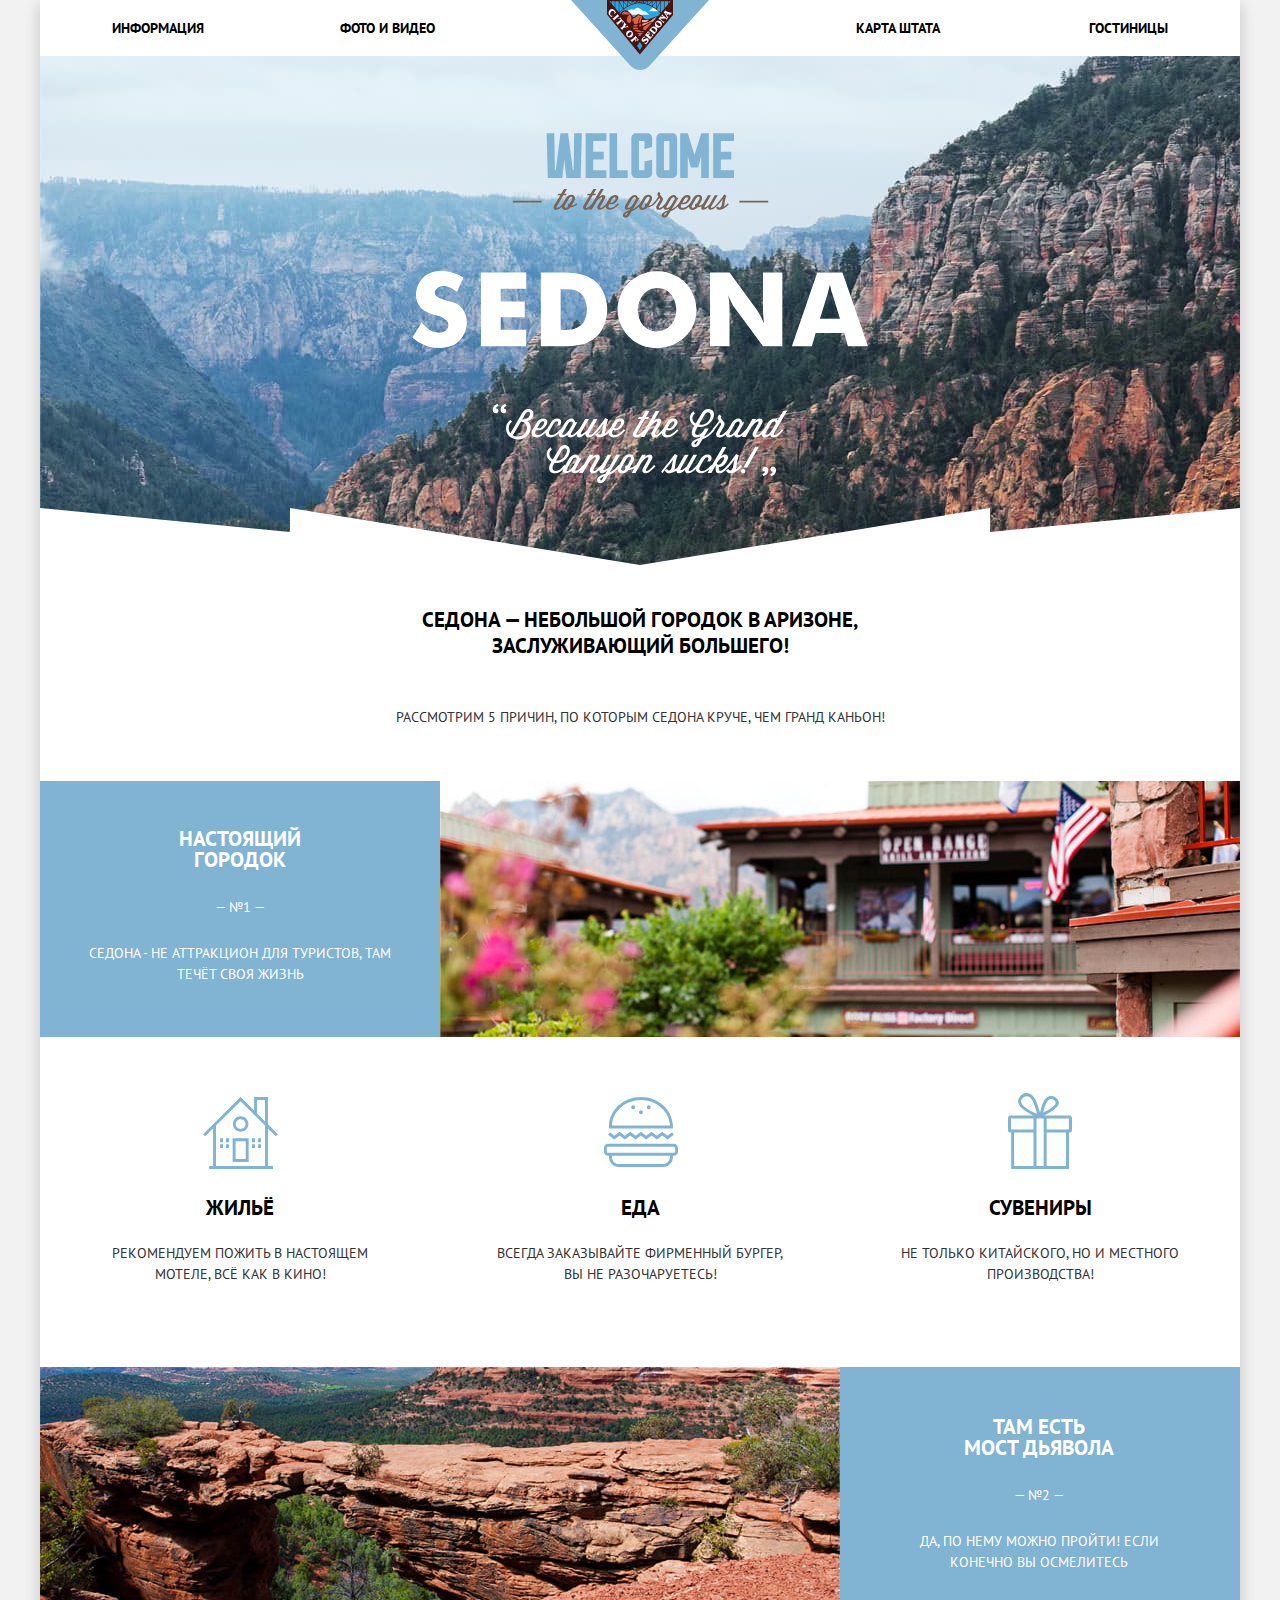
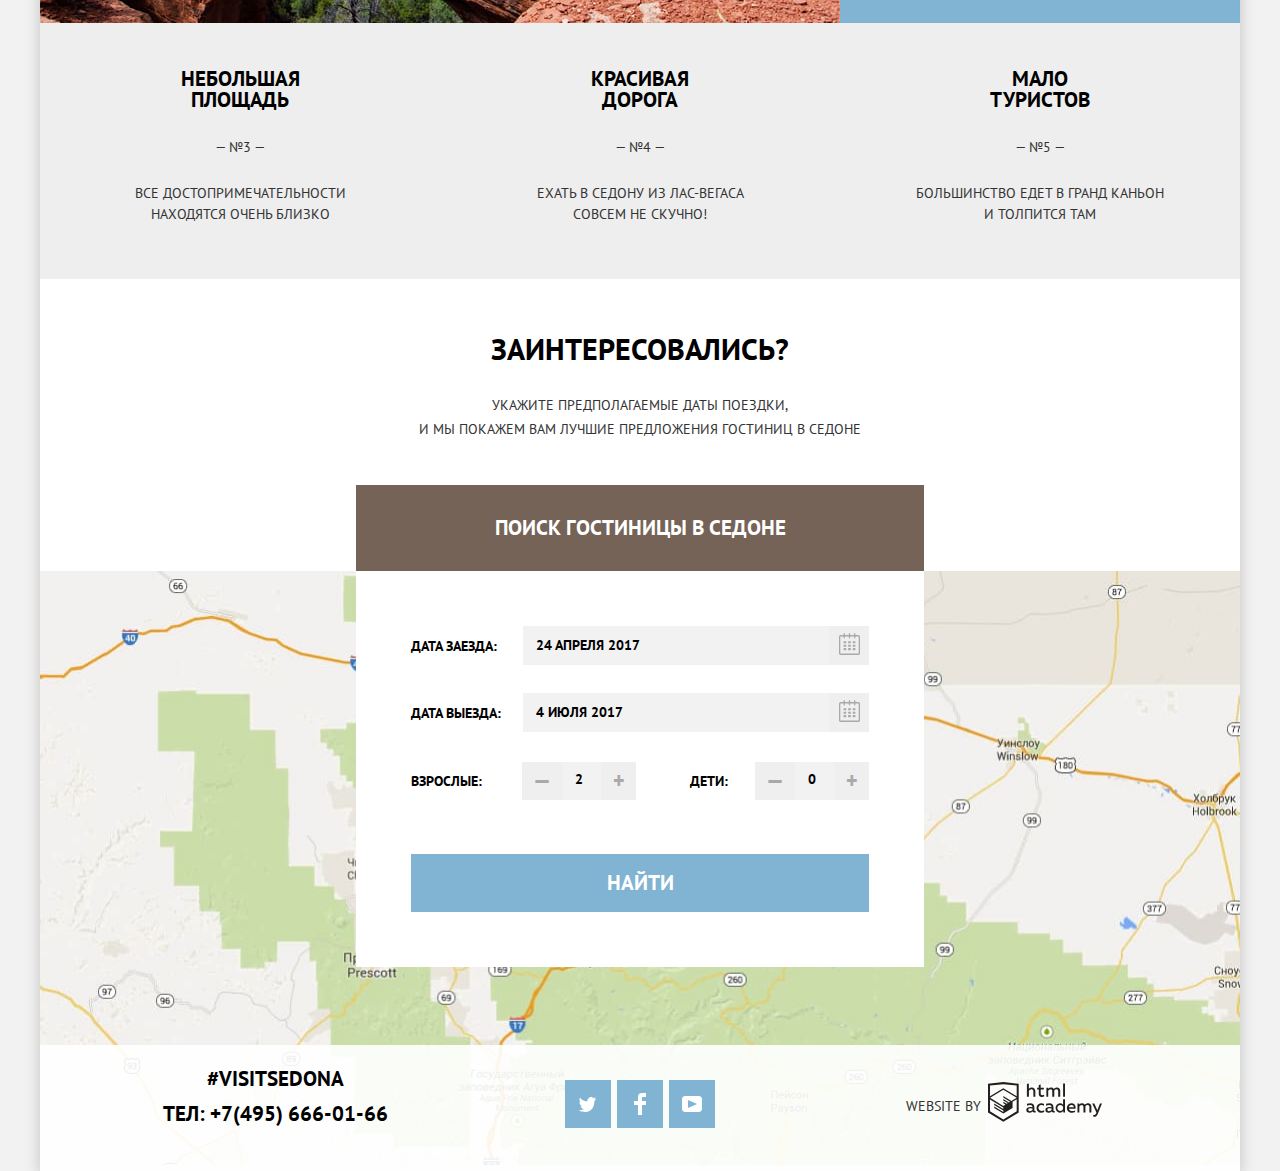
==== commit 8df9b329: "Добавила анимацию и интерактивность форме поиска" ====
--- a/index.html
+++ b/index.html
@@ -108,7 +108,7 @@
               <div class="booking-form-item booking-date-item">
                 <label for="arrive-date-field">Дата заезда:</label>
                 <div class="booking-form-field">
-                  <input class="booking-date-input" type="text" name="arrive-date" id="arrive-date-field" placeholder="24 апреля 2017" required>
+                  <input class="booking-date-input arrive-date-input" type="text" name="arrive-date" id="arrive-date-field" placeholder="24 апреля 2017" required>
                   <button class="form-button calendar-icon" type="button" aria-label="Открыть календарь для выбора даты">
                     <svg width="21" height="23" xmlns="http://www.w3.org/2000/svg"><path fill-rule="evenodd" clip-rule="evenodd" d="M16.406 3.025h2.845c.966 0 1.749.822 1.749 1.837v16.302C21 22.179 20.217 23 19.251 23H1.75C.784 23 0 22.179 0 21.164V4.862c0-1.015.784-1.837 1.75-1.837h2.843V1.648c0-.381.294-.689.657-.689.362 0 .656.308.656.689v1.377h3.938V1.648c0-.381.294-.689.657-.689.361 0 .655.308.655.689v1.377h3.938V1.648c0-.381.293-.689.656-.689.362 0 .656.308.656.689v1.377zm3.159 18.459a.448.448 0 00.123-.32h.001V4.862a.449.449 0 00-.437-.459h-2.845v1.378c0 .381-.294.689-.656.689-.363 0-.656-.308-.656-.689V4.403h-3.938v1.378c0 .381-.294.689-.655.689-.363 0-.657-.308-.657-.689V4.403H5.907v1.378c0 .381-.294.689-.656.689-.363 0-.657-.308-.657-.689V4.403H1.75a.45.45 0 00-.438.459v16.302a.45.45 0 00.438.459h17.501a.448.448 0 00.314-.139z"/><path fill-rule="evenodd" clip-rule="evenodd" d="M4.594 9.225h2.625v2.066H4.594V9.225zm0 3.443h2.625v2.067H4.594v-2.067zm2.625 3.444H4.594v2.066h2.625v-2.066zm1.969 0h2.625v2.066H9.188v-2.066zm2.625-3.444H9.188v2.067h2.625v-2.067zM9.188 9.225h2.625v2.066H9.188V9.225zm7.218 6.887h-2.625v2.066h2.625v-2.066zm-2.625-3.444h2.625v2.067h-2.625v-2.067zm2.625-3.443h-2.625v2.066h2.625V9.225z"/></svg>
                   </button>
@@ -117,7 +117,7 @@
               <div class="booking-form-item booking-date-item booking-depart-item">
                 <label for="depart-date-field">Дата выезда:</label>
                 <div class="booking-form-field">
-                  <input class="booking-date-input" type="text" name="depart-date" id="depart-date-field" placeholder="4 июля 2017" required>
+                  <input class="booking-date-input depart-date-input" type="text" name="depart-date" id="depart-date-field" placeholder="4 июля 2017" required>
                   <button class="form-button calendar-icon" type="button" aria-label="Открыть календарь для выбора даты">
                     <svg width="21" height="23" xmlns="http://www.w3.org/2000/svg"><path fill-rule="evenodd" clip-rule="evenodd" d="M16.406 3.025h2.845c.966 0 1.749.822 1.749 1.837v16.302C21 22.179 20.217 23 19.251 23H1.75C.784 23 0 22.179 0 21.164V4.862c0-1.015.784-1.837 1.75-1.837h2.843V1.648c0-.381.294-.689.657-.689.362 0 .656.308.656.689v1.377h3.938V1.648c0-.381.294-.689.657-.689.361 0 .655.308.655.689v1.377h3.938V1.648c0-.381.293-.689.656-.689.362 0 .656.308.656.689v1.377zm3.159 18.459a.448.448 0 00.123-.32h.001V4.862a.449.449 0 00-.437-.459h-2.845v1.378c0 .381-.294.689-.656.689-.363 0-.656-.308-.656-.689V4.403h-3.938v1.378c0 .381-.294.689-.655.689-.363 0-.657-.308-.657-.689V4.403H5.907v1.378c0 .381-.294.689-.656.689-.363 0-.657-.308-.657-.689V4.403H1.75a.45.45 0 00-.438.459v16.302a.45.45 0 00.438.459h17.501a.448.448 0 00.314-.139z"/><path fill-rule="evenodd" clip-rule="evenodd" d="M4.594 9.225h2.625v2.066H4.594V9.225zm0 3.443h2.625v2.067H4.594v-2.067zm2.625 3.444H4.594v2.066h2.625v-2.066zm1.969 0h2.625v2.066H9.188v-2.066zm2.625-3.444H9.188v2.067h2.625v-2.067zM9.188 9.225h2.625v2.066H9.188V9.225zm7.218 6.887h-2.625v2.066h2.625v-2.066zm-2.625-3.444h2.625v2.067h-2.625v-2.067zm2.625-3.443h-2.625v2.066h2.625V9.225z"/></svg>
                   </button>
@@ -126,17 +126,17 @@
               <div class="booking-form-item booking-number-item">
                 <label for="adults-number-field">Взрослые:</label>
                 <div class="booking-form-field booking-adults-field">
-                  <button class="form-button count-icon count-less-icon" type="button" aria-label="Уменьшить количество взрослых на один">—</button>
-                  <input class="booking-number-input" type="text" name="adults-number" id="adults-number-field" value="2" pattern="^[ 0-9]+$" required>
-                  <button class="form-button count-icon count-more-icon" type="button" aria-label="Увеличить количество взрослых на один">+</button>
+                  <button class="form-button count-icon count-less-icon count-less-adults" type="button" aria-label="Уменьшить количество взрослых на один">—</button>
+                  <input class="booking-number-input adults-number-input" type="text" name="adults-number" id="adults-number-field" value="2" pattern="^[ 0-9]+$" required>
+                  <button class="form-button count-icon count-more-icon count-more-adults" type="button" aria-label="Увеличить количество взрослых на один">+</button>
                 </div>
               </div>
               <div class="booking-form-item booking-number-item">
                 <label for="children-number-field">Дети:</label>
                 <div class="booking-form-field booking-children-field">
-                  <button class="form-button count-icon count-less-icon" type="button" aria-label="Уменьшить количество детей на один">—</button>
-                  <input class="booking-number-input" type="text" name="children-number" id="children-number-field" value="0" pattern="^[ 0-9]+$" required>
-                  <button class="form-button count-icon count-more-icon" type="button" aria-label="Увеличить количество детей на один">+</button>
+                  <button class="form-button count-icon count-less-icon count-less-children" type="button" aria-label="Уменьшить количество детей на один">—</button>
+                  <input class="booking-number-input children-number-input" type="text" name="children-number" id="children-number-field" value="0" pattern="^[ 0-9]+$" required>
+                  <button class="form-button count-icon count-more-icon count-more-children" type="button" aria-label="Увеличить количество детей на один">+</button>
                 </div>
               </div>
               <button class="booking-button search-booking-button" type="submit">Найти</button>
@@ -185,6 +185,7 @@
           </a>         
         </p>
       </footer>
+      <script src="js/booking-form.js"></script>
     </div>
   </body>
 </html>--- a/css/style.css
+++ b/css/style.css
@@ -402,21 +402,31 @@
 /* Booking form */
 
 .booking-form-section {
+  position: absolute;
+  top: 100%;
+  left: 50%;
+  transform: translateX(-50%);
+  overflow: hidden;
+}
+
+.booking-form-closed {
+  display: none;
+}
+
+.booking-form-error {
+  animation: shake 0.6s;
+}
+
+.booking-form {
   background-color: var(--white);
   box-shadow: 0px 7px 15px var(--form-transparent-black);
   width: 568px;
   padding: 55px;
   box-sizing: border-box;
-  position: absolute;
-  top: 100%;
-  left: 50%;
-  transform: translateX(-50%);
-}
-
-.booking-form {
   display: flex;
   flex-wrap: wrap;
   justify-content: space-between;
+  animation: appearance 0.8s;
 }
 
 .booking-form-item {
@@ -706,12 +716,12 @@
 .hotels-filter {
   background-color: var(--dark-blue);
   background-image: url(../img/filter-background.jpg);
-  background-repeat: no-repeat;
+  background-repeat: round;
   background-position: center top;
   color: var(--white);
   min-height: 217px;
 }
-/* При переполнении картинка будет сверху, а ниже будет идти однотонный синий фон - так симпатичнее */
+/* При переполнении картинка будет красиво растягиваться */
 
 .hotels-filter-form {
   display: flex;
@@ -1125,4 +1135,29 @@
 .hotel-book-button:active {
   background-color: var(--dark-brown);
   color: var(--super-transparent-white);
+}
+
+/* Booking form animation */
+
+@keyframes appearance {
+  0% {
+    transform: translateY(-100%);
+  }
+  100% {
+    transform: translateY(0);
+  }
+}
+
+/* Booking form - shake anumbation for errors */
+
+@keyframes shake {
+  0%, 100% {
+    transform: translateX(-50%);
+  }
+  10%, 30%, 50%, 70%, 90% {
+    transform: translateX(-60%);
+  }
+  20%, 40%, 60%, 80% {
+    transform: translateX(-40%);
+  }
 }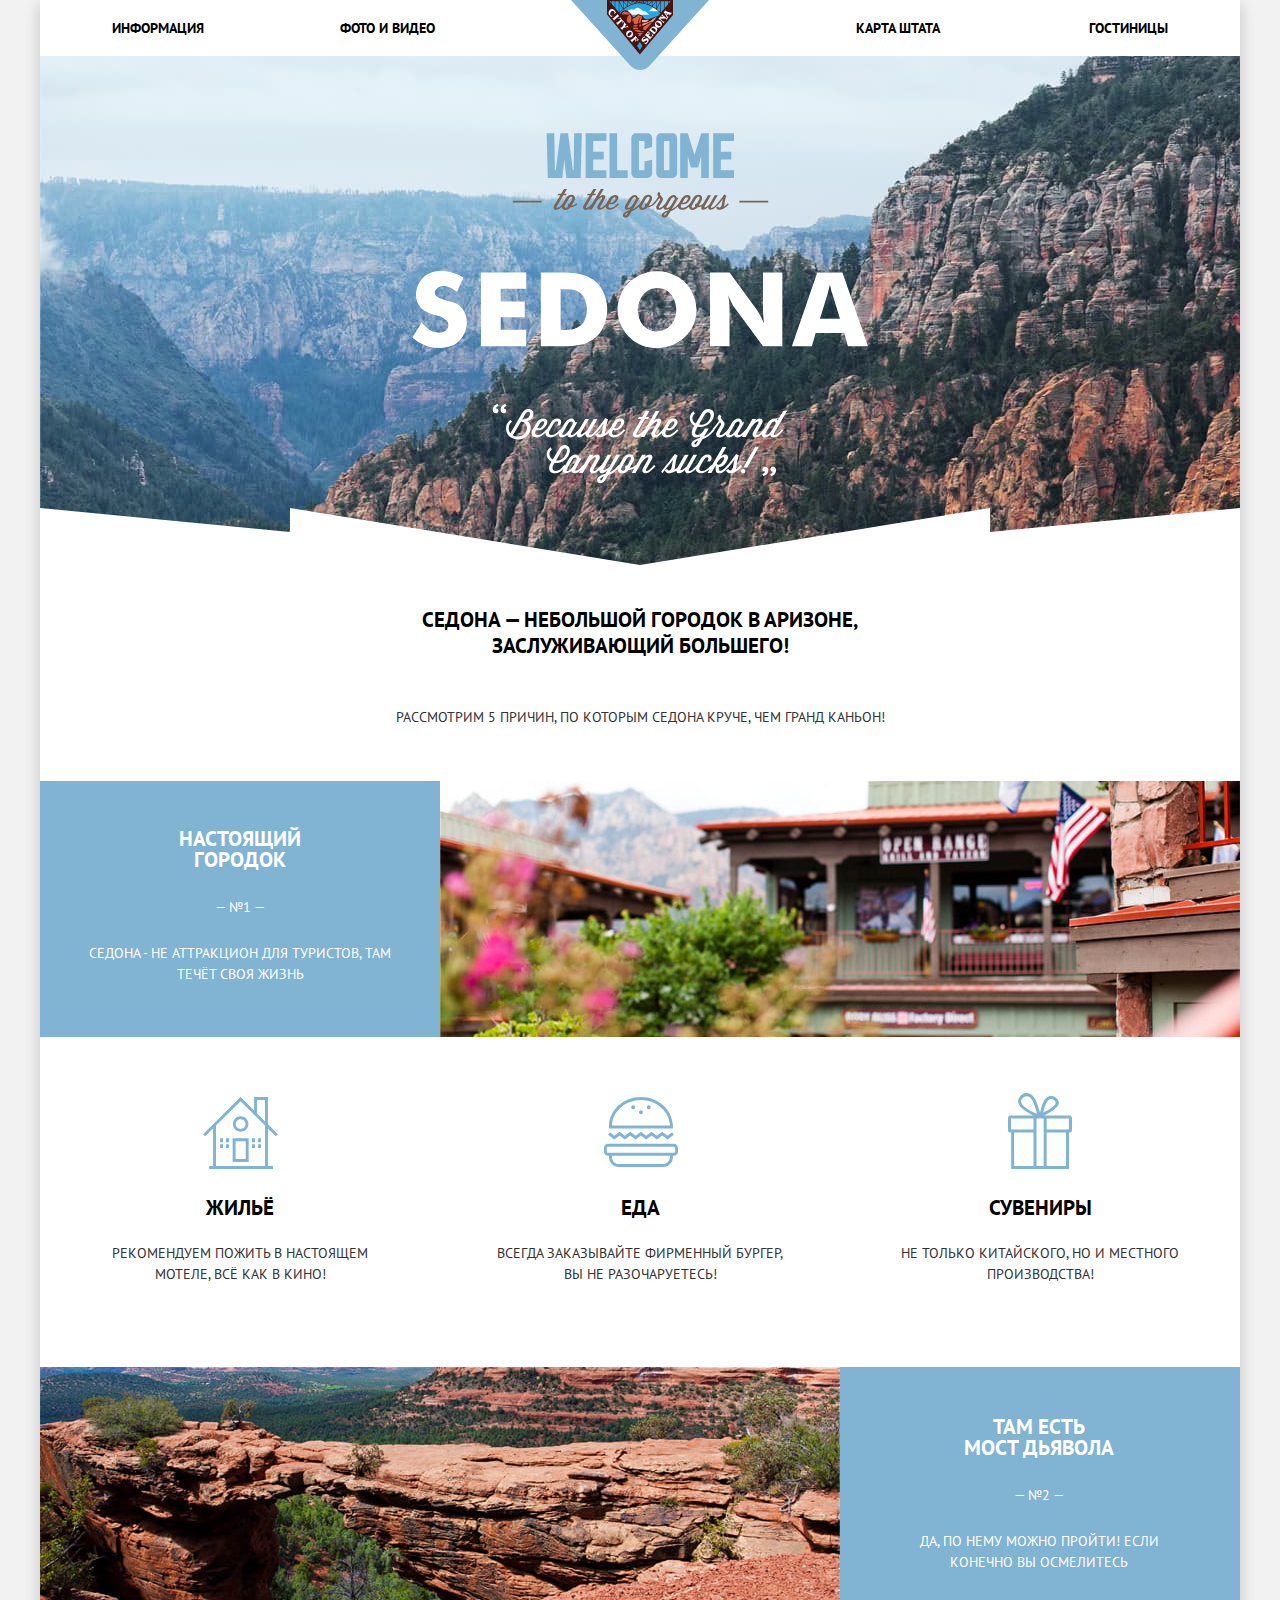
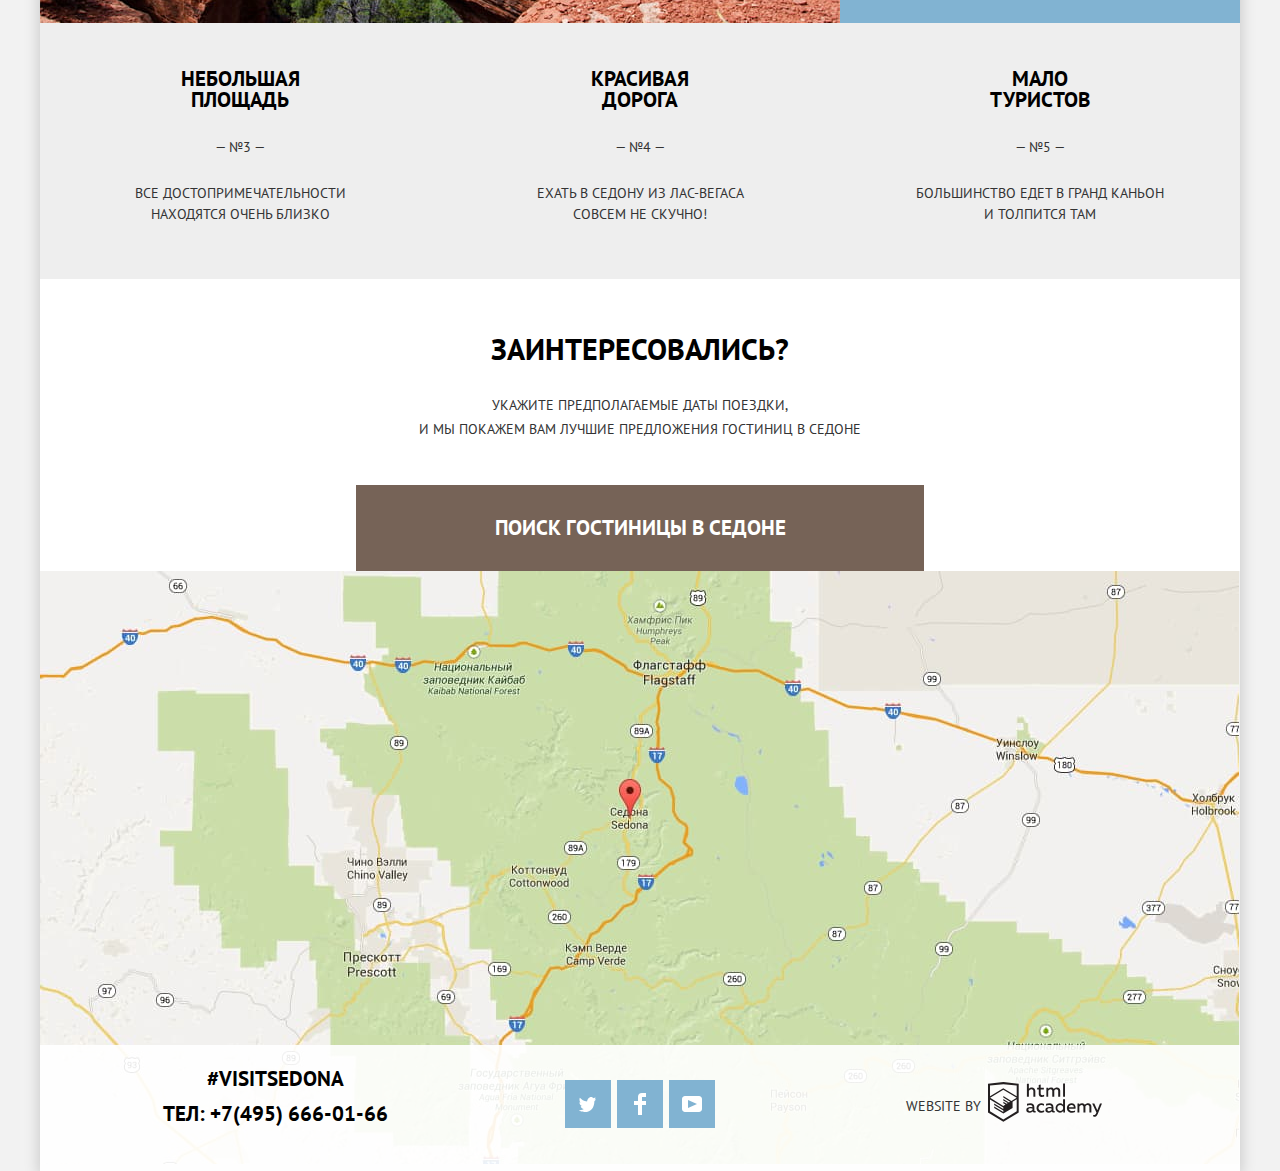
==== commit 78bda318: "Поправила интерактивность формы и добавила карту" ====
--- a/index.html
+++ b/index.html
@@ -102,13 +102,13 @@
             и мы покажем вам лучшие предложения гостиниц в Седоне
           </p>
           <button class="booking-button head-booking-button" type="button">Поиск гостиницы в Седоне</button>
-          <section class="booking-form-section">
+          <section class="booking-form-section booking-form-closed">
             <h3 class="visually-hidden">Поиск гостиницы в Седоне</h3> <!--Скрытый заголовок-->
             <form class="booking-form" action="https://echo.htmlacademy.ru" method="get">
               <div class="booking-form-item booking-date-item">
                 <label for="arrive-date-field">Дата заезда:</label>
                 <div class="booking-form-field">
-                  <input class="booking-date-input arrive-date-input" type="text" name="arrive-date" id="arrive-date-field" placeholder="24 апреля 2017" required>
+                  <input class="booking-date-input arrive-date-input" type="text" name="arrive-date" id="arrive-date-field" placeholder="24 апреля 2017">
                   <button class="form-button calendar-icon" type="button" aria-label="Открыть календарь для выбора даты">
                     <svg width="21" height="23" xmlns="http://www.w3.org/2000/svg"><path fill-rule="evenodd" clip-rule="evenodd" d="M16.406 3.025h2.845c.966 0 1.749.822 1.749 1.837v16.302C21 22.179 20.217 23 19.251 23H1.75C.784 23 0 22.179 0 21.164V4.862c0-1.015.784-1.837 1.75-1.837h2.843V1.648c0-.381.294-.689.657-.689.362 0 .656.308.656.689v1.377h3.938V1.648c0-.381.294-.689.657-.689.361 0 .655.308.655.689v1.377h3.938V1.648c0-.381.293-.689.656-.689.362 0 .656.308.656.689v1.377zm3.159 18.459a.448.448 0 00.123-.32h.001V4.862a.449.449 0 00-.437-.459h-2.845v1.378c0 .381-.294.689-.656.689-.363 0-.656-.308-.656-.689V4.403h-3.938v1.378c0 .381-.294.689-.655.689-.363 0-.657-.308-.657-.689V4.403H5.907v1.378c0 .381-.294.689-.656.689-.363 0-.657-.308-.657-.689V4.403H1.75a.45.45 0 00-.438.459v16.302a.45.45 0 00.438.459h17.501a.448.448 0 00.314-.139z"/><path fill-rule="evenodd" clip-rule="evenodd" d="M4.594 9.225h2.625v2.066H4.594V9.225zm0 3.443h2.625v2.067H4.594v-2.067zm2.625 3.444H4.594v2.066h2.625v-2.066zm1.969 0h2.625v2.066H9.188v-2.066zm2.625-3.444H9.188v2.067h2.625v-2.067zM9.188 9.225h2.625v2.066H9.188V9.225zm7.218 6.887h-2.625v2.066h2.625v-2.066zm-2.625-3.444h2.625v2.067h-2.625v-2.067zm2.625-3.443h-2.625v2.066h2.625V9.225z"/></svg>
                   </button>
@@ -117,7 +117,7 @@
               <div class="booking-form-item booking-date-item booking-depart-item">
                 <label for="depart-date-field">Дата выезда:</label>
                 <div class="booking-form-field">
-                  <input class="booking-date-input depart-date-input" type="text" name="depart-date" id="depart-date-field" placeholder="4 июля 2017" required>
+                  <input class="booking-date-input depart-date-input" type="text" name="depart-date" id="depart-date-field" placeholder="4 июля 2017">
                   <button class="form-button calendar-icon" type="button" aria-label="Открыть календарь для выбора даты">
                     <svg width="21" height="23" xmlns="http://www.w3.org/2000/svg"><path fill-rule="evenodd" clip-rule="evenodd" d="M16.406 3.025h2.845c.966 0 1.749.822 1.749 1.837v16.302C21 22.179 20.217 23 19.251 23H1.75C.784 23 0 22.179 0 21.164V4.862c0-1.015.784-1.837 1.75-1.837h2.843V1.648c0-.381.294-.689.657-.689.362 0 .656.308.656.689v1.377h3.938V1.648c0-.381.294-.689.657-.689.361 0 .655.308.655.689v1.377h3.938V1.648c0-.381.293-.689.656-.689.362 0 .656.308.656.689v1.377zm3.159 18.459a.448.448 0 00.123-.32h.001V4.862a.449.449 0 00-.437-.459h-2.845v1.378c0 .381-.294.689-.656.689-.363 0-.656-.308-.656-.689V4.403h-3.938v1.378c0 .381-.294.689-.655.689-.363 0-.657-.308-.657-.689V4.403H5.907v1.378c0 .381-.294.689-.656.689-.363 0-.657-.308-.657-.689V4.403H1.75a.45.45 0 00-.438.459v16.302a.45.45 0 00.438.459h17.501a.448.448 0 00.314-.139z"/><path fill-rule="evenodd" clip-rule="evenodd" d="M4.594 9.225h2.625v2.066H4.594V9.225zm0 3.443h2.625v2.067H4.594v-2.067zm2.625 3.444H4.594v2.066h2.625v-2.066zm1.969 0h2.625v2.066H9.188v-2.066zm2.625-3.444H9.188v2.067h2.625v-2.067zM9.188 9.225h2.625v2.066H9.188V9.225zm7.218 6.887h-2.625v2.066h2.625v-2.066zm-2.625-3.444h2.625v2.067h-2.625v-2.067zm2.625-3.443h-2.625v2.066h2.625V9.225z"/></svg>
                   </button>
@@ -127,7 +127,7 @@
                 <label for="adults-number-field">Взрослые:</label>
                 <div class="booking-form-field booking-adults-field">
                   <button class="form-button count-icon count-less-icon count-less-adults" type="button" aria-label="Уменьшить количество взрослых на один">—</button>
-                  <input class="booking-number-input adults-number-input" type="text" name="adults-number" id="adults-number-field" value="2" pattern="^[ 0-9]+$" required>
+                  <input class="booking-number-input adults-number-input" type="text" name="adults-number" id="adults-number-field" value="2" pattern="^[ 0-9]+$">
                   <button class="form-button count-icon count-more-icon count-more-adults" type="button" aria-label="Увеличить количество взрослых на один">+</button>
                 </div>
               </div>
@@ -135,7 +135,7 @@
                 <label for="children-number-field">Дети:</label>
                 <div class="booking-form-field booking-children-field">
                   <button class="form-button count-icon count-less-icon count-less-children" type="button" aria-label="Уменьшить количество детей на один">—</button>
-                  <input class="booking-number-input children-number-input" type="text" name="children-number" id="children-number-field" value="0" pattern="^[ 0-9]+$" required>
+                  <input class="booking-number-input children-number-input" type="text" name="children-number" id="children-number-field" value="0" pattern="^[ 0-9]+$">
                   <button class="form-button count-icon count-more-icon count-more-children" type="button" aria-label="Увеличить количество детей на один">+</button>
                 </div>
               </div>
@@ -145,7 +145,7 @@
         </section>
         <section class="map">
           <h2 class="visually-hidden">Как нас найти</h2> <!--Скрытый заголовок-->
-          <img src="img/map.jpg" width="1199" height="594" alt="Адрес Седоны на Карте: США, Аризона 86336"> <!--Здесь будет карта-->
+          <iframe src="https://www.google.com/maps/embed?pb=!1m18!1m12!1m3!1d764246.3940536509!2d-112.38274513634933!3d34.751512098965684!2m3!1f0!2f0!3f0!3m2!1i1024!2i768!4f13.1!3m3!1m2!1s0x872da132f942b00d%3A0x5548c523fa6c8efd!2z0KHQtdC00L7QvdCwLCDQkNGA0LjQt9C-0L3QsCA4NjMzNiwg0KHQqNCQ!5e0!3m2!1sru!2sru!4v1592583393524!5m2!1sru!2sru" width="1200" height="594" allowfullscreen aria-label="Адрес Седоны на Карте: США, Аризона 86336"></iframe>
         </section>
       </main>
       <footer class="footer">
--- a/css/style.css
+++ b/css/style.css
@@ -578,11 +578,13 @@
 .map {
   text-align: center;
   min-height: 594px;
-}
-
-.map img {
-  width: 1200px;
-  height: 594px;
+  background-image: url(../img/map.jpg);
+  background-repeat: no-repeat;
+  background-position: 0 0;
+}
+
+.map iframe {
+  border: none;
 }
 
 /* Footer */
@@ -1155,9 +1157,9 @@
     transform: translateX(-50%);
   }
   10%, 30%, 50%, 70%, 90% {
-    transform: translateX(-60%);
+    transform: translateX(-55%);
   }
   20%, 40%, 60%, 80% {
-    transform: translateX(-40%);
+    transform: translateX(-45%);
   }
 }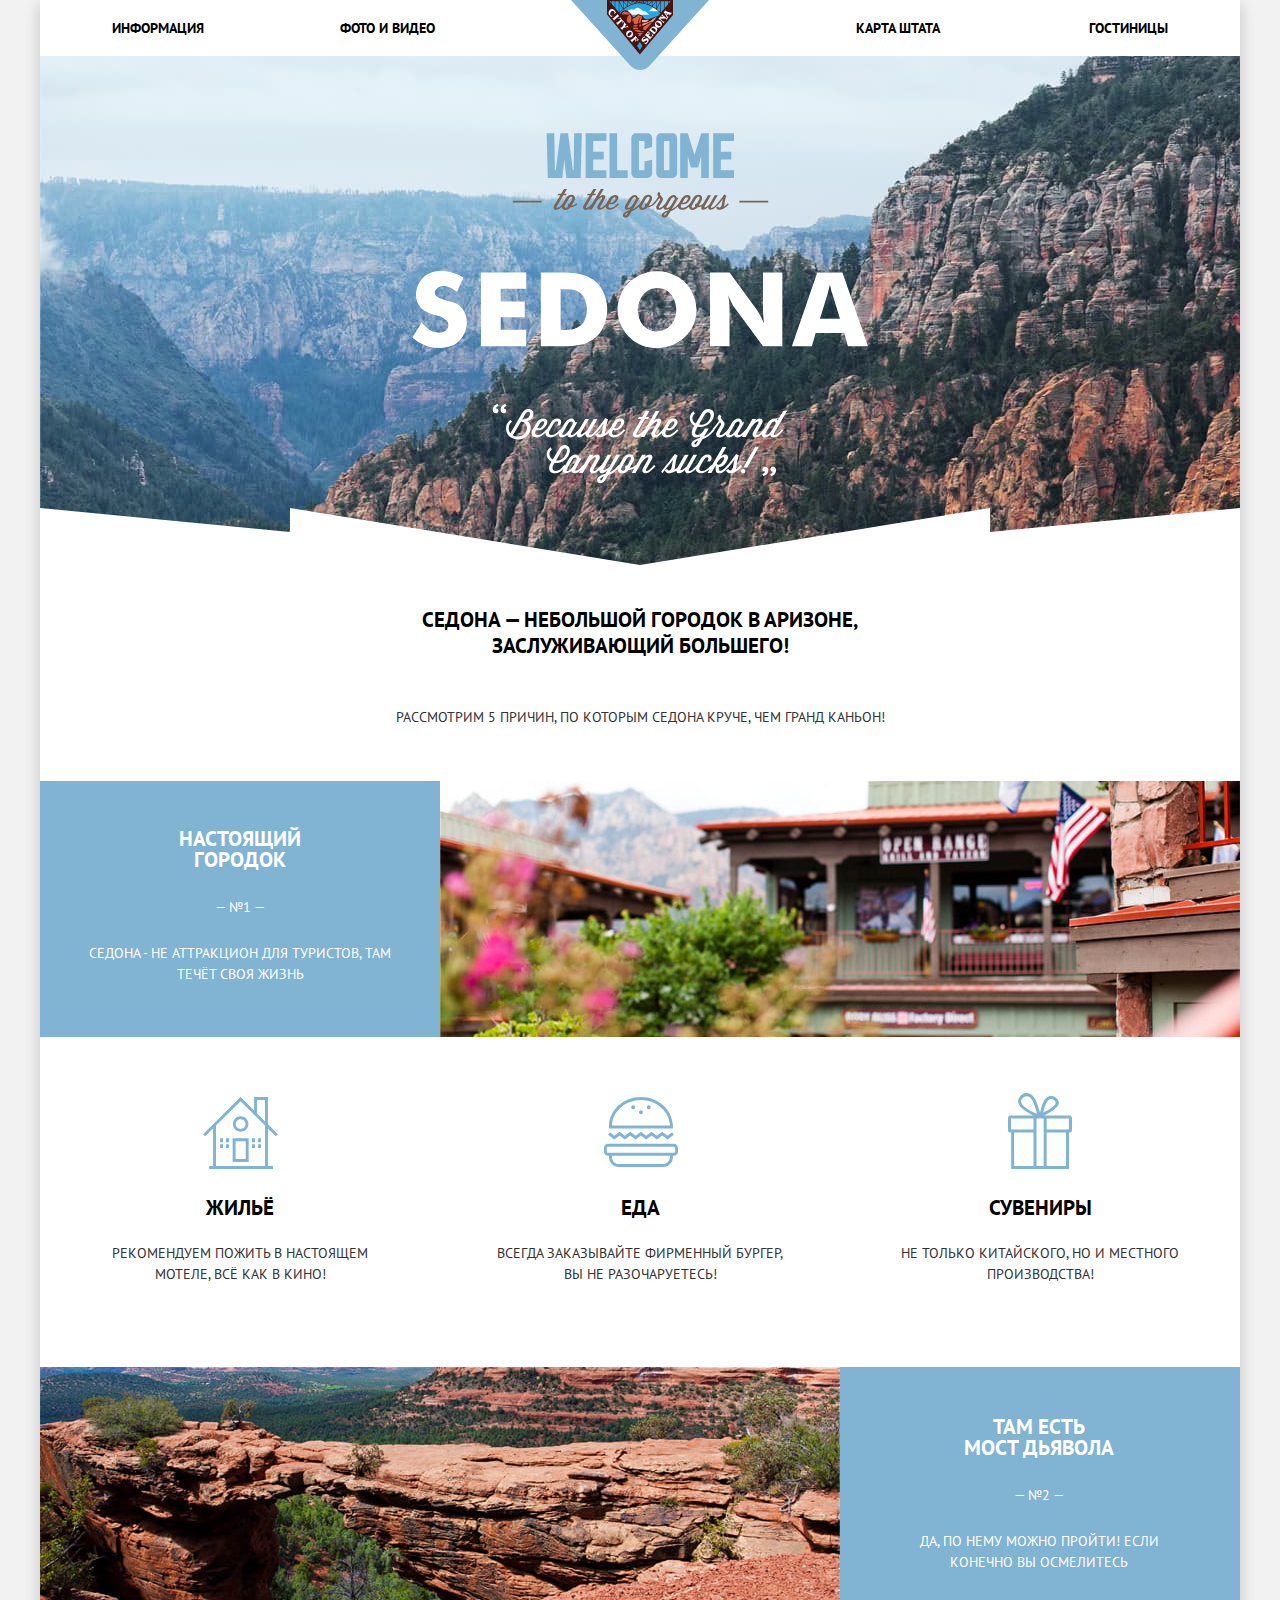
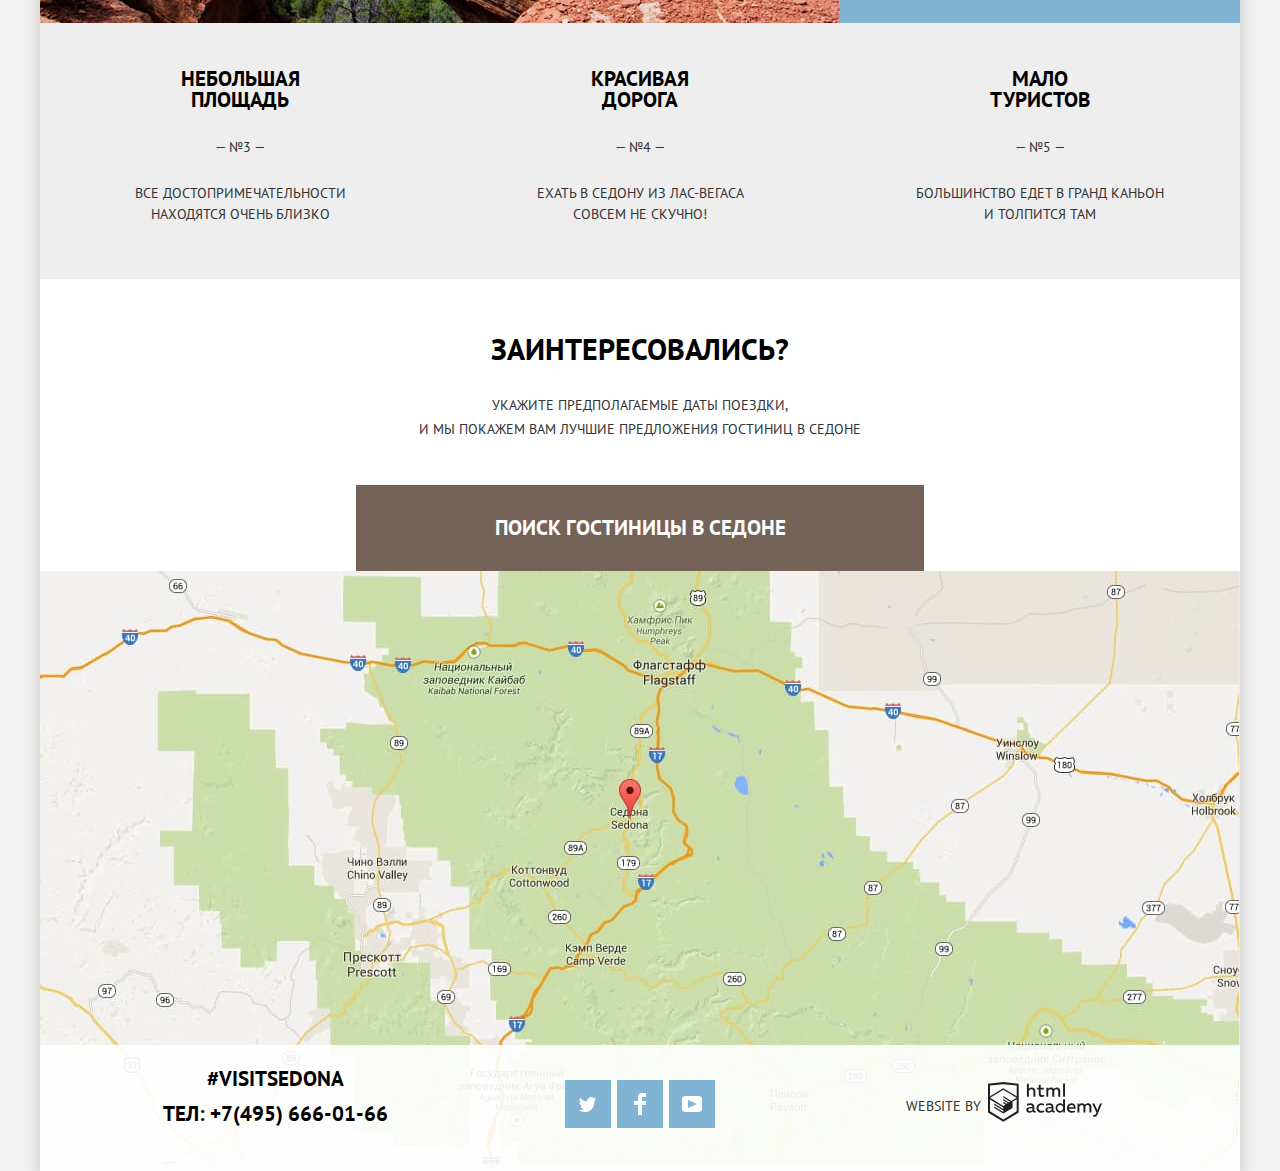
==== commit 4cdf72bc: "Добавила мелкие правки" ====
--- a/index.html
+++ b/index.html
@@ -36,8 +36,7 @@
         </div>
         <section class="about-town">
           <h2 class="visually-hidden">О городке</h2> <!--Скрытый заголовок-->
-          <p class="about-sedona">Седона — небольшой городок в Аризоне,<br>
-            заслуживающий большего!</p>
+          <p class="about-sedona">Седона — небольшой городок в Аризоне, заслуживающий большего!</p>
           <p class="reasons-intro">Рассмотрим 5 причин, по которым Седона круче, чем гранд каньон!</p>
         </section>
         <section>
--- a/css/style.css
+++ b/css/style.css
@@ -209,8 +209,9 @@
   font-weight: bold;
   font-size: 21px;
   line-height: 26px;
-  margin: 0;
+  margin: 0 auto;
   margin-bottom: 45px;
+  width: 470px;
 }
 
 .reasons-intro {
@@ -414,7 +415,8 @@
 }
 
 .booking-form-error {
-  animation: shake 0.6s;
+  -webkit-animation: shake 0.6s;
+          animation: shake 0.6s;
 }
 
 .booking-form {
@@ -426,7 +428,8 @@
   display: flex;
   flex-wrap: wrap;
   justify-content: space-between;
-  animation: appearance 0.8s;
+  -webkit-animation: appearance 0.8s;
+          animation: appearance 0.8s;
 }
 
 .booking-form-item {
@@ -511,6 +514,7 @@
   border: none;
   cursor: pointer;
   position: absolute;
+  background-color: var(--light-beige);
 }
 
 .calendar-icon {
@@ -576,8 +580,8 @@
 /* Map */
 
 .map {
-  text-align: center;
   min-height: 594px;
+  background-color: var(--beige);
   background-image: url(../img/map.jpg);
   background-repeat: no-repeat;
   background-position: 0 0;
@@ -1141,6 +1145,15 @@
 
 /* Booking form animation */
 
+@-webkit-keyframes appearance {
+  0% {
+    transform: translateY(-100%);
+  }
+  100% {
+    transform: translateY(0);
+  }
+}
+
 @keyframes appearance {
   0% {
     transform: translateY(-100%);
@@ -1151,6 +1164,18 @@
 }
 
 /* Booking form - shake anumbation for errors */
+
+@-webkit-keyframes shake {
+  0%, 100% {
+    transform: translateX(-50%);
+  }
+  10%, 30%, 50%, 70%, 90% {
+    transform: translateX(-55%);
+  }
+  20%, 40%, 60%, 80% {
+    transform: translateX(-45%);
+  }
+}
 
 @keyframes shake {
   0%, 100% {
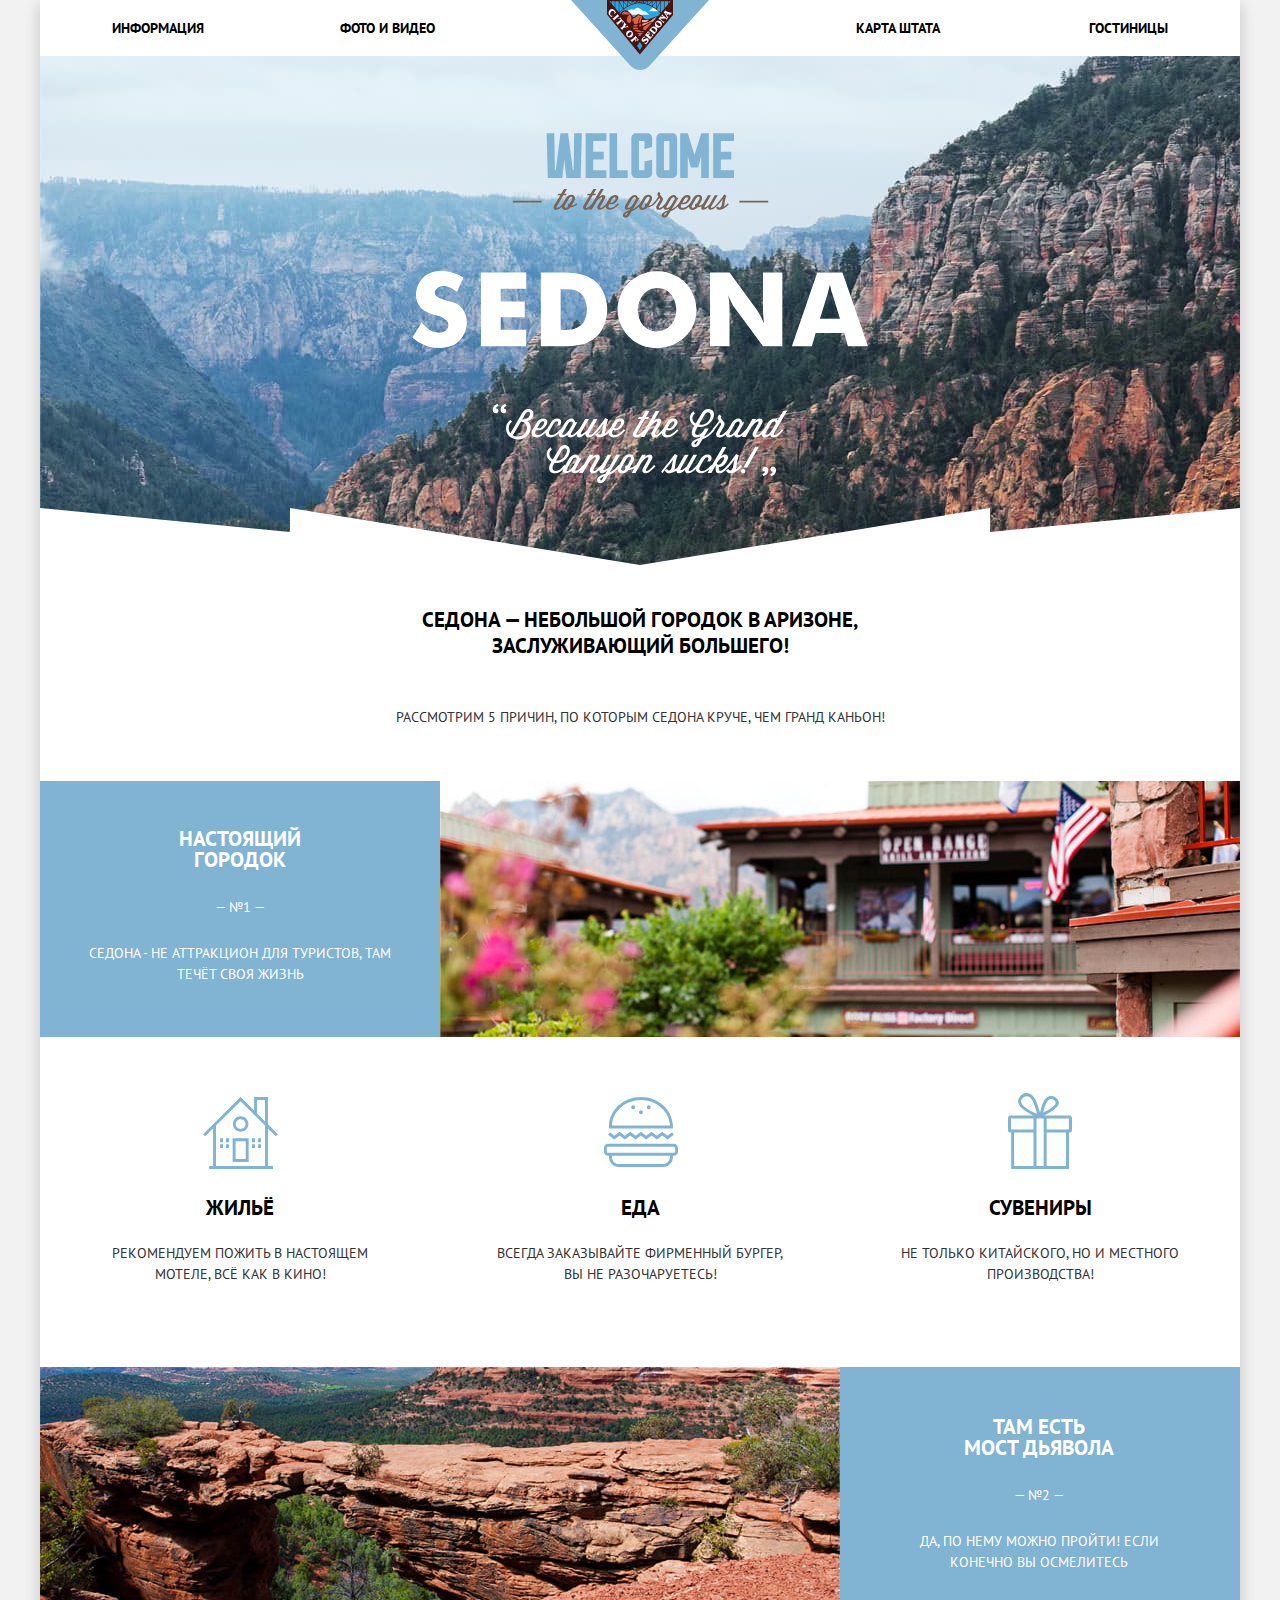
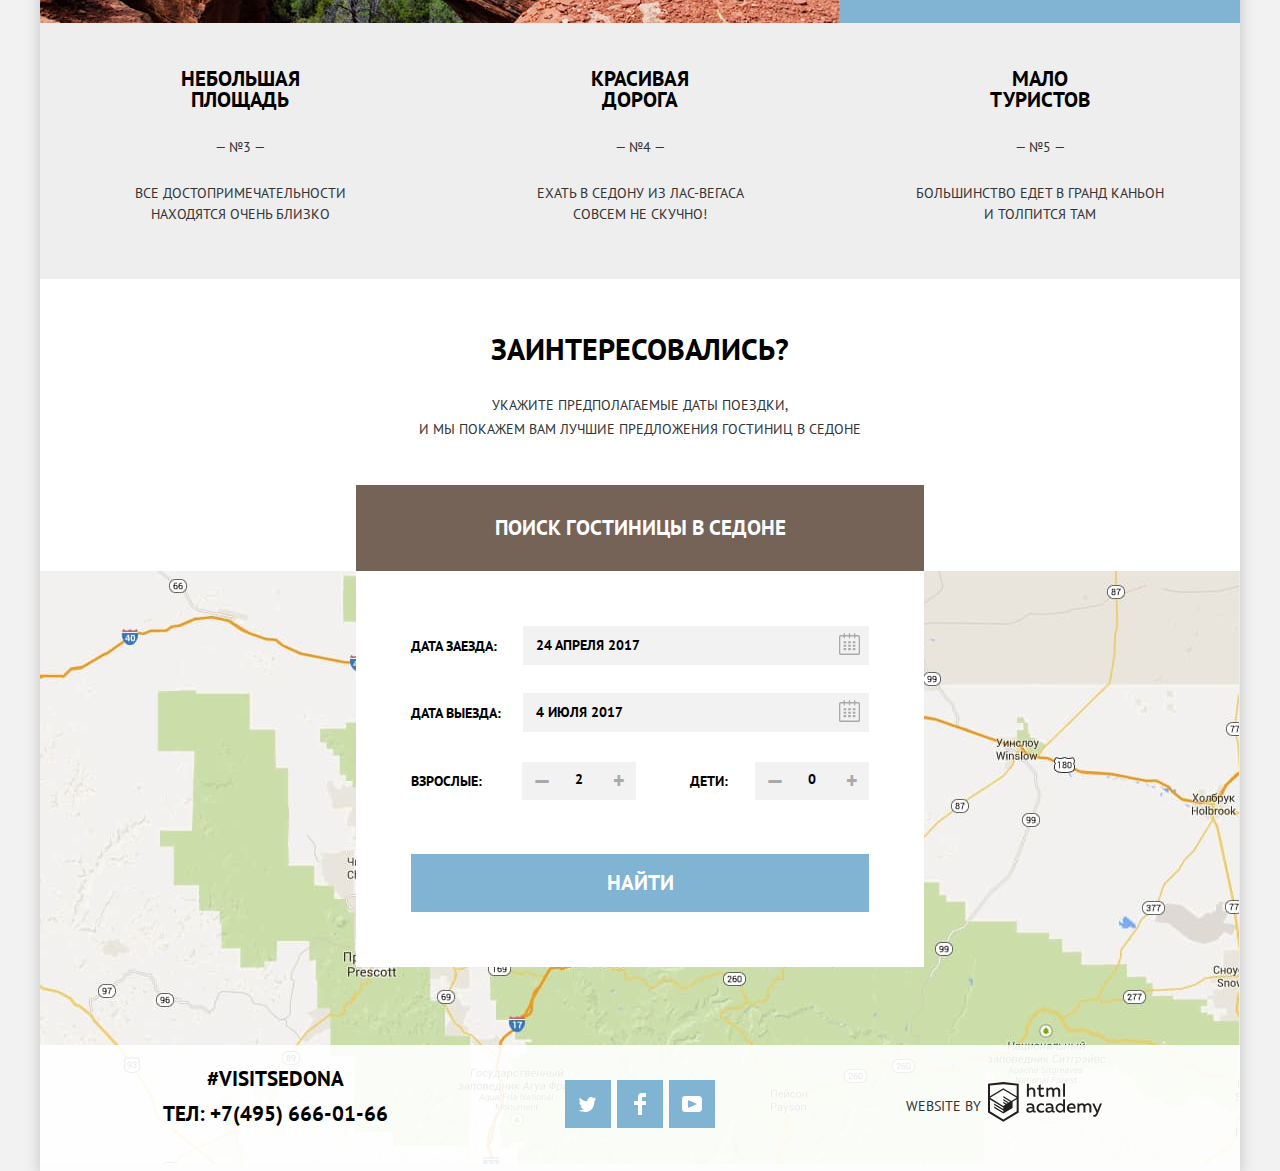
==== commit ebee8bb4: "Внесла финальные правки и добавила минимизацию" ====
--- a/index.html
+++ b/index.html
@@ -4,7 +4,7 @@
     <meta charset="utf-8">
     <title>HTML Academy: Седона</title>
     <link href="css/normalize.css" rel="stylesheet">
-    <link href="css/style.css" rel="stylesheet">
+    <link href="css/style.min.css" rel="stylesheet">
   </head>
   <body class="page-body">
     <div class="container">
@@ -101,7 +101,7 @@
             и мы покажем вам лучшие предложения гостиниц в Седоне
           </p>
           <button class="booking-button head-booking-button" type="button">Поиск гостиницы в Седоне</button>
-          <section class="booking-form-section booking-form-closed">
+          <section class="booking-form-section">
             <h3 class="visually-hidden">Поиск гостиницы в Седоне</h3> <!--Скрытый заголовок-->
             <form class="booking-form" action="https://echo.htmlacademy.ru" method="get">
               <div class="booking-form-item booking-date-item">
@@ -184,7 +184,7 @@
           </a>         
         </p>
       </footer>
-      <script src="js/booking-form.js"></script>
     </div>
+    <script src="js/booking-form.min.js"></script>
   </body>
 </html>--- a/css/style.min.css
+++ b/css/style.min.css
@@ -0,0 +1 @@
+@-webkit-keyframes appearance{0%{transform:translateY(-100%)}to{transform:translateY(0)}}@keyframes appearance{0%{transform:translateY(-100%)}to{transform:translateY(0)}}@-webkit-keyframes shake{0%,to{transform:translateX(-50%)}10%,30%,50%,70%,90%{transform:translateX(-55%)}20%,40%,60%,80%{transform:translateX(-45%)}}@keyframes shake{0%,to{transform:translateX(-50%)}10%,30%,50%,70%,90%{transform:translateX(-55%)}20%,40%,60%,80%{transform:translateX(-45%)}}@font-face{font-family:"PT Sans";src:url(../fonts/ptsans_new.woff2) format("woff2"),url(../fonts/ptsans_new.woff) format("woff");font-weight:400;font-style:normal}@font-face{font-family:"PT Sans";src:url(../fonts/ptsansbold_new.woff2) format("woff2"),url(../fonts/ptsansbold_new.woff) format("woff");font-weight:700;font-style:normal}:root{--white: #FFFFFF;--black: #000000;--light-black: #333333;--dark-white: #EEEEEE;--grey: #CACACA;--dark-grey: #A9A9A9;--light-beige: #F2F2F2;--beige: #EBEBEB;--dark-beige: #BDBBBC;--grey-beige: #E5E5E5;--light-brown: #766357;--brown: #604E43;--dark-brown: #503E33;--light-blue: #81B3D2;--blue: #669EC0;--dark-blue: #5496BD;--light-asphalt: #6A6A6A;--asphalt: #666666;--dark-asphalt: #231F20;--transparent-white: rgba(255, 255, 255, 0.9);--super-transparent-white: rgba(255, 255, 255, 0.3);--site-transparent-black: rgba(0, 1, 1, 0.2);--form-transparent-black: rgba(0, 1, 1, 0.15);--sorting-transparent-black: rgba(0, 0, 0, 0.3)}body{min-width:1200px;margin:0;padding:0;font-family:"PT Sans","Arial",sans-serif;font-size:14px;line-height:21px;color:var(--light-black);text-transform:uppercase;background-color:var(--light-beige)}a{text-decoration:none}img{max-width:100%;height:auto}.visually-hidden{position:absolute;width:1px;height:1px;margin:-1px;border:0;padding:0;clip:rect(0 0 0 0);overflow:hidden}.page{height:100%}.page-body{min-height:100%;display:grid;grid-template-rows:-webkit-min-content 1fr -webkit-min-content;grid-template-rows:min-content 1fr min-content;align-content:start}.container{width:1200px;margin:0 auto;box-shadow:0 5px 15px var(--site-transparent-black)}.header{background-color:var(--white)}.site-logo{position:absolute;left:50%;transform:translateX(-50%)}.site-logo img{width:138px;height:70px}.navigation{position:relative}.navigation-list{list-style:none;margin:0;padding:0 72px;display:flex;justify-content:space-between;flex-wrap:wrap}.nav-item{width:228px;padding:15px 0}.nav-item-left{text-align:left}.nav-item-right{text-align:right}.nav-item:nth-of-type(2){margin-right:auto}.nav-item:nth-of-type(3){margin-left:auto}.navigation-list a{color:var(--black);line-height:26px;font-weight:700}.navigation-list a:not([href]){cursor:default;color:var(--light-brown)}.contacts a:focus,.contacts a:hover,.navigation-list a[href]:focus,.navigation-list a[href]:hover{color:var(--light-blue)}.contacts a:active,.navigation-list a[href]:active{color:var(--black);opacity:.3}.site-intro{background-color:var(--dark-blue);background-image:url(../img/mask.svg),url(../img/background.jpg);background-repeat:no-repeat;background-position:center bottom;text-align:center;min-height:509px}.site-intro img{width:457px;height:351px;padding-top:77px}.about-town{background-color:var(--white);text-align:center;padding:42px 42px 51px}.about-sedona{color:var(--black);font-weight:700;font-size:21px;line-height:26px;margin:0 auto 45px;width:470px}.reasons-intro{line-height:26px;margin:0}.reasons-list{text-align:center;list-style:none;margin:0;padding:0;justify-content:space-between}.reasons-list h3{margin:0 auto 27px;font-size:21px;width:122px}.reasons-list .second-reason-heading{width:160px}.reasons-list p{margin:0}.reasons-list .reason-number{margin-bottom:25px}.first-reason,.reasons-list{display:flex;flex-wrap:wrap}.top-reason{display:flex;background-color:var(--light-blue)}.top-reason img{align-self:center}.top-reason-description{color:var(--white);padding:49px 47px;width:400px;box-sizing:border-box}.first-reason-description{padding-top:47px}.second-reason-description{order:1;padding-right:49px}.top-reason img,.top-reason-description img{width:800px;height:256px}.other-reason{background-color:var(--dark-white);padding:45px 71px 54px;width:400px;box-sizing:border-box}.fourth-reason{padding-right:70px;padding-left:70px}.contacts a,.other-reason h3{color:var(--black)}.first-reason-list{list-style:none;background-color:var(--white);margin:0;padding:0;display:flex;flex-wrap:wrap}.booking h2,.first-reason-list h4{color:var(--black);font-size:21px;margin:0 0 25px}.first-reason-item{background-repeat:no-repeat;background-position:center 60px;width:400px;box-sizing:border-box;padding:160px 60px 82px}.reason-house{background-image:url(../img/icon-house.svg)}.reason-food{background-image:url(../img/icon-food.svg);padding-right:50px;padding-left:50px}.reason-souvenirs{background-image:url(../img/icon-souvenirs.svg);background-position:center 55px}.booking{text-align:center;background-color:var(--white);padding-top:58px;position:relative}.booking h2{font-size:30px;line-height:24px;margin:0 0 32px}.booking p{line-height:24px;margin:0}.booking-button{text-align:center;font:inherit;text-transform:uppercase;color:var(--white);font-weight:700;font-size:21px;line-height:26px;border:0;cursor:pointer}.head-booking-button{background-color:var(--light-brown);margin-top:44px;padding:30px;width:568px;box-sizing:border-box}.head-booking-button:focus,.head-booking-button:hover{background-color:var(--brown)}.head-booking-button:active{background-color:var(--dark-brown);color:var(--super-transparent-white)}.booking-form-section{position:absolute;top:100%;left:50%;transform:translateX(-50%);overflow:hidden}.booking-form-closed{display:none}.booking-form-error{-webkit-animation:shake .6s;animation:shake .6s}.booking-form,.booking-form-item{display:flex;justify-content:space-between}.booking-form{background-color:var(--white);box-shadow:0 7px 15px var(--form-transparent-black);width:568px;padding:55px;box-sizing:border-box;flex-wrap:wrap;-webkit-animation:appearance .8s;animation:appearance .8s}.booking-form-item{align-items:center;margin-bottom:28px}.booking-depart-item{margin-bottom:30px}.booking-date-item{width:100%}.booking-form-field{position:relative}.booking-adults-field{margin-left:40px}.booking-children-field{margin-left:27px}.booking-date-input{width:346px;padding:9px 13px;box-sizing:border-box}.booking-number-input{width:114px;padding:7px 7px 10px;box-sizing:border-box}.booking-form-section label{font-weight:700;line-height:26px;color:var(--black)}.booking-form-section input{font:inherit;background-color:var(--light-beige);border:0;font-weight:700;text-transform:uppercase;color:var(--black)}.booking-form-section input:hover{background-color:var(--beige)}.booking-form-section input:focus{background-color:var(--white);outline:2px solid var(--grey-beige)}input[name=adults-number],input[name=children-number]{text-align:center}.booking-form-section input::-webkit-input-placeholder{color:var(--black)}.booking-form-section input::-moz-placeholder{color:var(--black);opacity:1}.booking-form-section input::placeholder{color:var(--black)}.form-button{border:0;cursor:pointer;position:absolute;background-color:var(--light-beige)}.calendar-icon{right:0;height:100%;width:40px}.calendar-icon svg{fill:var(--dark-grey)}.calendar-icon:focus svg,.calendar-icon:hover svg,.sorting-direction-item[href]:focus svg,.sorting-direction-item[href]:hover svg{fill:var(--black)}.calendar-icon:active svg,.sorting-direction-item[href]:active svg{fill:var(--light-blue)}.count-icon{font-weight:700;font-size:22px;color:var(--dark-grey);height:100%}.count-less-icon{left:0;width:40px}.count-more-icon{right:0;width:35px}.count-icon:focus,.count-icon:hover{color:var(--black)}.count-icon:active{color:var(--light-blue)}.search-booking-button{background-color:var(--light-blue);margin-top:26px;padding:16px;width:458px;box-sizing:border-box}.search-booking-button:focus,.search-booking-button:hover{background-color:var(--blue)}.search-booking-button:active{background-color:var(--dark-blue);color:var(--super-transparent-white)}.map{min-height:594px;background-color:var(--beige);background-image:url(../img/map.jpg);background-repeat:no-repeat;background-position:0 0}.map iframe{border:0}.footer{background-color:var(--transparent-white);text-align:center;display:grid;grid-template-columns:1fr 1fr 1fr;align-items:center;justify-items:center;min-height:126px;margin-top:-126px;position:relative;z-index:1;padding:0 53px 5px;box-sizing:border-box}.footer-hotels{margin-top:0}.contacts{font-weight:700;font-size:21px;line-height:26px;color:var(--black);flex-direction:column;padding-bottom:18px}.contacts p{margin:0;padding:0}.contacts .contact-text{margin-bottom:9px}.contacts,.social{display:flex;align-items:center;justify-content:center}.social-list{list-style:none;margin:0;padding:0;display:flex;flex-wrap:wrap}.social-icon{background-color:var(--light-blue);display:flex;align-items:center;justify-content:center;width:46px;height:48px;margin:0 3px 3px}.social-icon:focus,.social-icon:hover{background-color:var(--blue)}.social-icon:active{background-color:var(--dark-blue)}.social-icon:active svg{opacity:.3}.developer{line-height:26px;margin:0;display:flex;align-items:center;justify-content:center}.developer-text{margin-right:7px}.html-logo svg{fill:var(--dark-asphalt)}.html-logo:focus svg,.html-logo:hover svg{fill:var(--light-blue)}.html-logo:active svg{fill:var(--dark-beige)}.hotels-filter{background-color:var(--dark-blue);background-image:url(../img/filter-background.jpg);background-repeat:round;background-position:center top;color:var(--white);min-height:217px}.hotels-filter-form{display:flex;flex-wrap:wrap;padding:27px 73px}.hotels-filter-form fieldset{border:0;margin:0;padding:0}.hotels-filter-form label{position:relative;cursor:pointer;-webkit-user-select:none;-moz-user-select:none;user-select:none}.hotels-filter-form .filter-fieldset{margin-right:119px}.hotels-filter-form .price-fieldset{margin-left:auto}.hotels-filter legend{font-weight:700;font-size:16px;margin-bottom:24px}.price-fieldset legend{margin-bottom:12px}.filter-list{list-style:none;margin:0;padding:0}.filter-list li{margin-bottom:25px;padding-left:40px}.filter-list li:last-of-type{margin-bottom:0}.filter-checkbox+label::before,.filter-checkbox:checked+label::after{content:"";position:absolute;left:-40px;width:27px;height:23px;background-repeat:no-repeat;background-position:0 0}.filter-checkbox:not(:checked)+label::before{background-image:url(../img/checkbox-off.svg)}.filter-checkbox:checked+label::after{background-image:url(../img/checkbox-on.svg)}.filter-checkbox:disabled:not(:checked)+label::before{background-image:url(../img/checkbox-off-disabled.svg)}.filter-checkbox:checked:disabled+label::after{background-image:url(../img/checkbox-on-disabled.svg)}.price-filter{border:2px solid var(--white);border-radius:2px;height:36px;min-width:317px;box-sizing:border-box;padding-left:65px;padding-right:30px;display:flex;align-items:center;justify-content:space-between;position:relative}.price-filter::before{content:"";position:absolute;width:2px;height:22px;background-color:var(--white);left:50%}.price-field{padding-bottom:5px}.price-input{font:inherit;color:var(--white);background-color:transparent;border:0;width:50px;padding:0}.price-range{margin-top:20px;position:relative}.price-scale{height:2px;width:316px;background-color:var(--super-transparent-white)}.price-bar{height:2px;width:255px;background-color:var(--white)}.price-toggle{position:absolute;top:-9px;left:0;width:19px;height:21px;background-image:url(../img/filter-price.svg);background-repeat:no-repeat;cursor:pointer}.price-toggle:focus,.price-toggle:hover{width:23px;height:24px;background-size:23px 24px}.price-toggle-max{left:253px}.filter-button{font:inherit;text-transform:uppercase;color:var(--white);background-color:transparent;border:2px solid var(--white);cursor:pointer;text-align:center;margin-top:31px;margin-left:85px;padding:6px 34px}.filter-button:focus,.filter-button:hover{color:var(--black);background-color:var(--white)}.filter-button:active{color:var(--light-asphalt);background-color:var(--white)}.sorting-section{background-color:var(--white);display:flex;align-items:center;padding:27px 73px 31px}.hotels-number{color:var(--black);font-weight:700;font-size:21px;line-height:26px;margin:0 46px 0 0}.sorting{font-size:12px;line-height:18px}.sorting-heading{margin:0 40px 0 0}.sorting-list{list-style:none;margin:0;padding:0;display:flex;flex-wrap:wrap}.sorting-direction-list{margin-left:auto;margin-top:7px}.sorting-item:not([href]){color:var(--light-blue);cursor:default;border:0}.sorting-item{cursor:pointer;color:var(--sorting-transparent-black);margin-right:33px;border-bottom:1px dashed var(--light-blue)}.sorting-item[href]:focus,.sorting-item[href]:hover{color:var(--light-blue);border-bottom:1px dashed var(--light-blue)}.sorting-item[href]:active{color:var(--black);border:0}.sorting-direction-item:not([href]) svg{fill:var(--light-blue)}.sorting-direction-item[href] svg{fill:var(--grey)}.sorting-to-top{margin-right:12px}.hotels-found{background-color:var(--white)}.hotels-list{list-style:none;margin:0;padding:0}.hotel-item{padding:23px 73px 30px;display:flex;justify-content:space-between;border-top:1px solid var(--grey-beige)}.hotel-item:last-of-type{border-bottom:1px solid var(--grey-beige)}.hotel-item img{width:135px;height:90px;padding-right:29px;padding-top:7px}.hotel-about-field{flex-grow:1}.hotel-item h3{font-size:21px;line-height:26px;margin:0 0 9px}.hotel-name{color:var(--black)}.hotel-name:focus,.hotel-name:hover{color:var(--light-blue)}.hotel-name:active{color:var(--black);opacity:.3}.hotel-item p{margin:0}.hotel-info{display:flex;margin-bottom:10px}.hotel-type{min-width:110px;padding-right:7px}.hotel-rating-field{display:flex;flex-direction:column;align-items:flex-end}.hotel-item .hotel-stars{background-image:url(../img/icon-star.svg);background-repeat:space;height:17px;margin-bottom:47px;margin-top:7px;margin-right:-2px}.four-stars{width:91px}.three-stars{width:66px}.two-stars{width:42px}.hotel-button,.rating{text-align:center;box-sizing:border-box}.rating{color:var(--asphalt);background-color:var(--light-beige);padding:3px 3px 3px 6px;width:110px}.hotel-button{color:var(--white);font-weight:700;vertical-align:middle;display:inline-block;padding:3px 10px;margin-top:5px;margin-right:2px}.hotel-more-button{background-color:var(--light-blue);width:110px}.hotel-more-button:focus,.hotel-more-button:hover{background-color:var(--blue)}.hotel-more-button:active{background-color:var(--dark-blue);color:var(--super-transparent-white)}.hotel-book-button{background-color:var(--light-brown);width:142px}.hotel-book-button:focus,.hotel-book-button:hover{background-color:var(--brown)}.hotel-book-button:active{background-color:var(--dark-brown);color:var(--super-transparent-white)}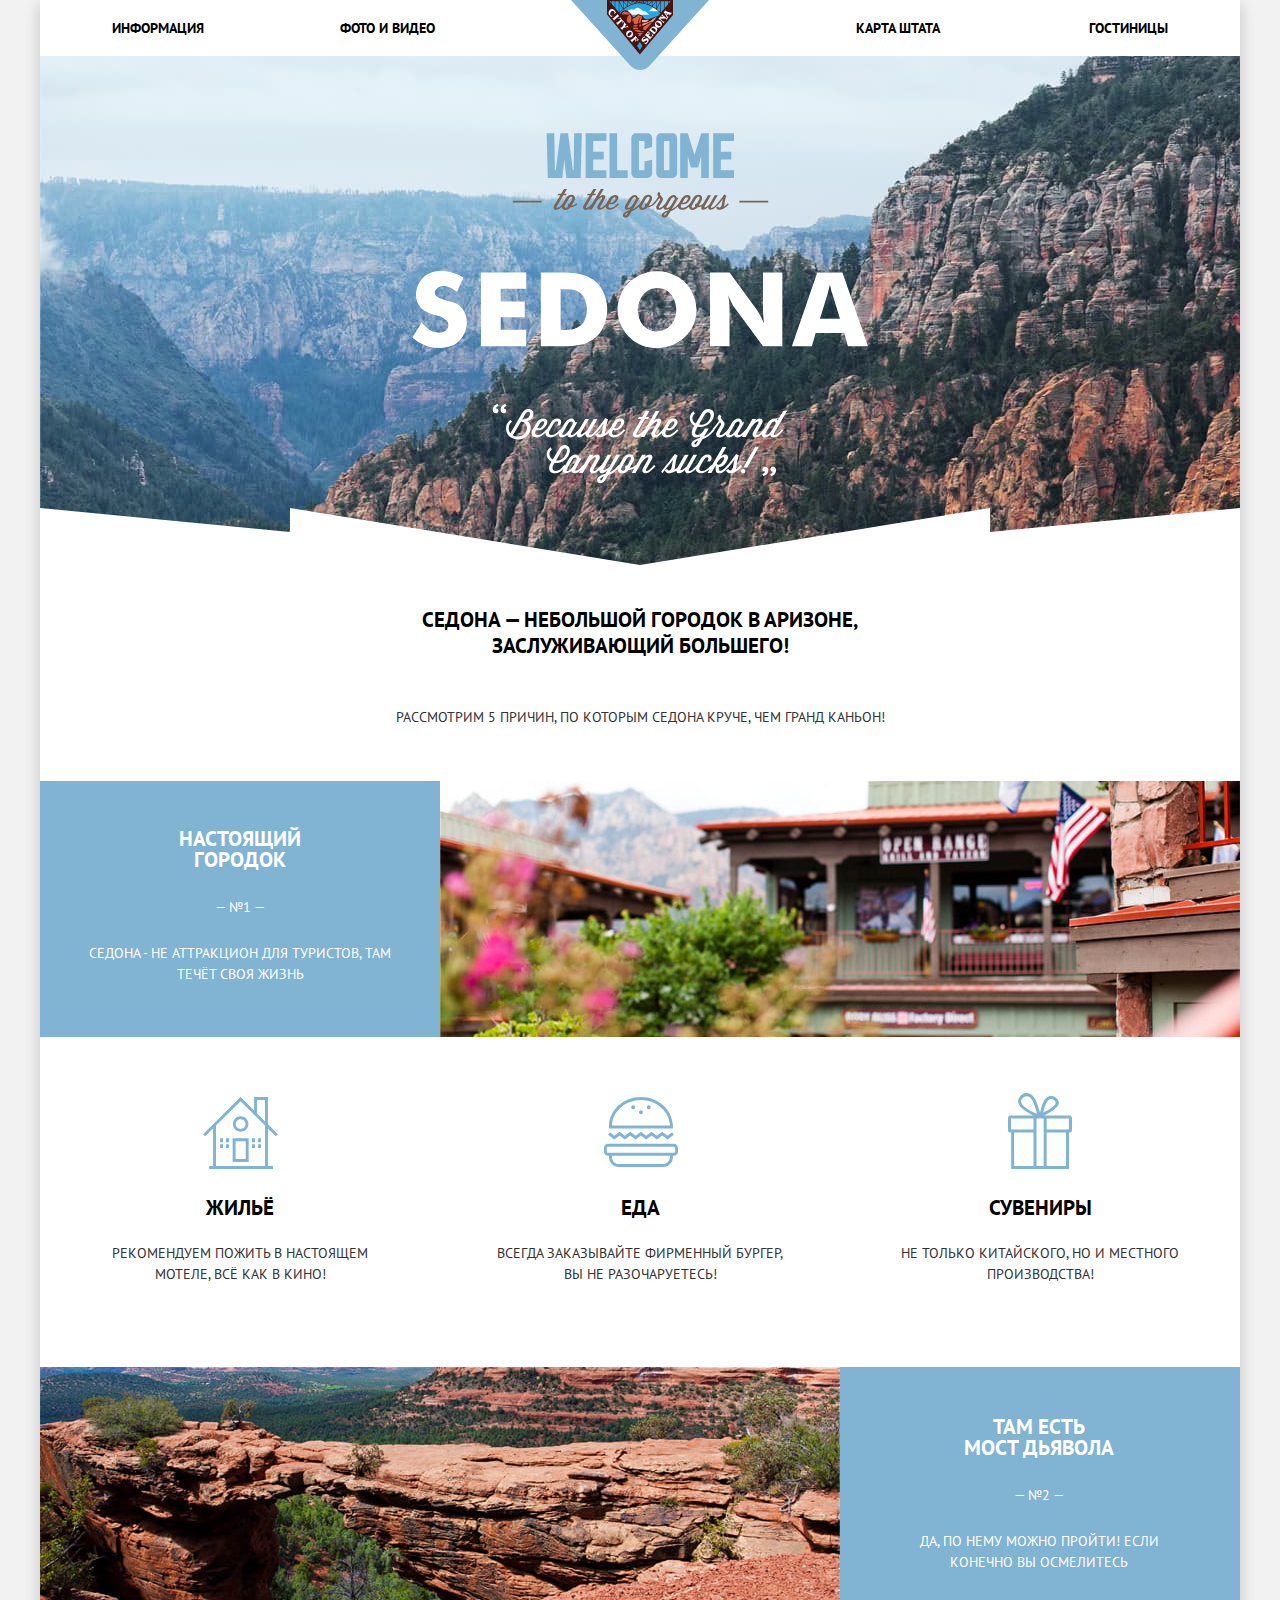
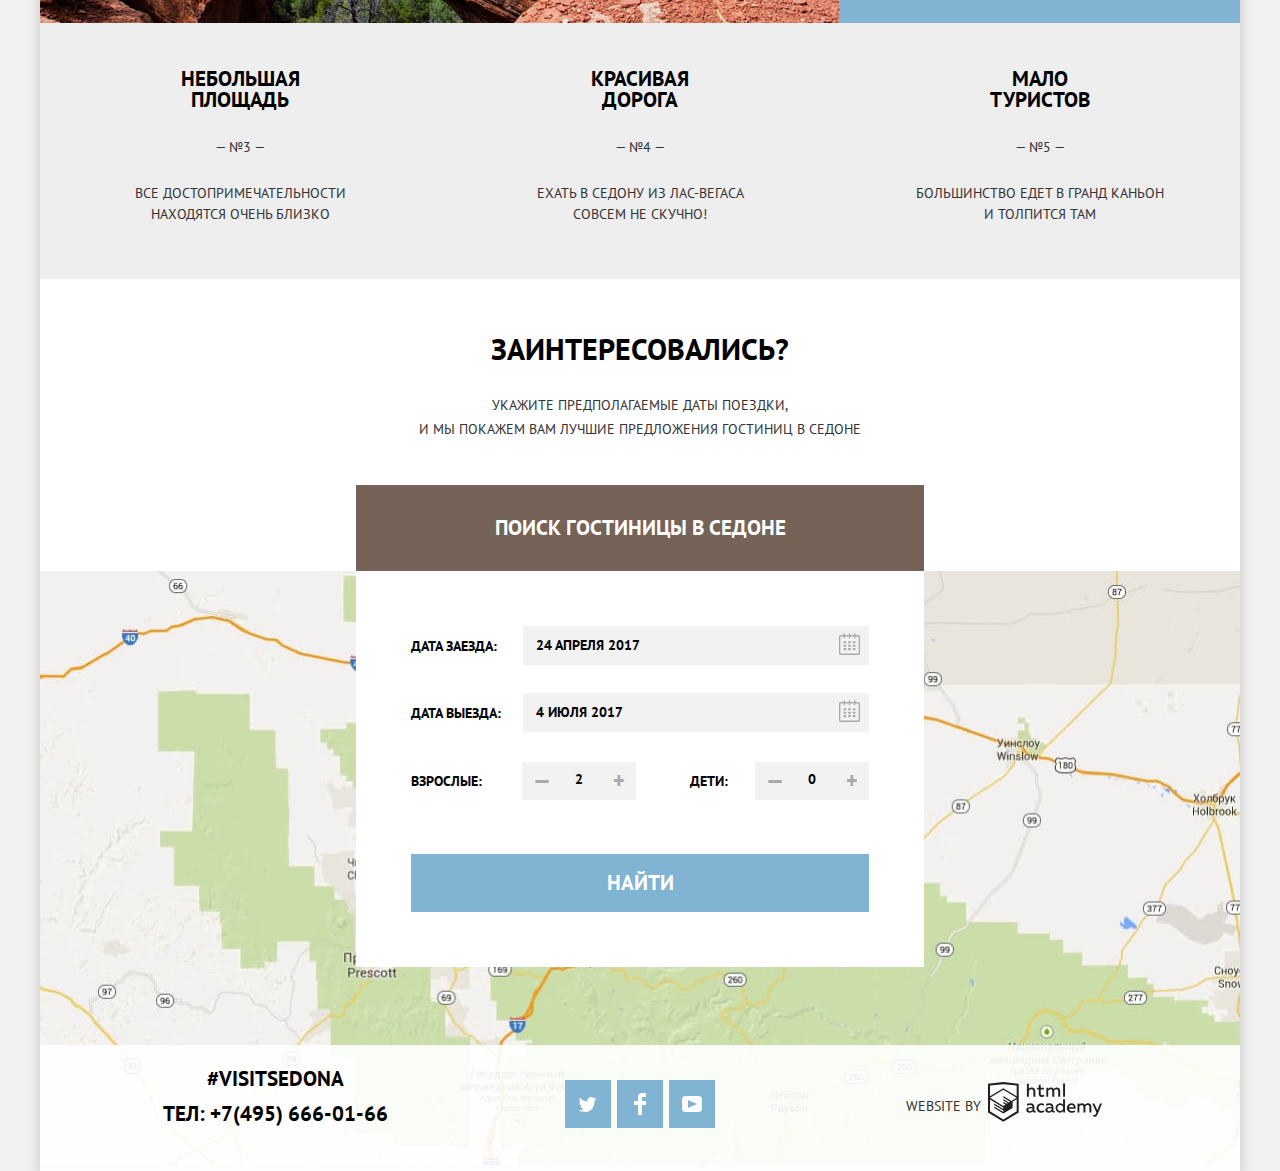
==== commit b8ff1d36: "Внесла правки после первой проверки" ====
--- a/index.html
+++ b/index.html
@@ -3,7 +3,7 @@
   <head>
     <meta charset="utf-8">
     <title>HTML Academy: Седона</title>
-    <link href="css/normalize.css" rel="stylesheet">
+    <link href="css/normalize.min.css" rel="stylesheet">
     <link href="css/style.min.css" rel="stylesheet">
   </head>
   <body class="page-body">
@@ -144,7 +144,8 @@
         </section>
         <section class="map">
           <h2 class="visually-hidden">Как нас найти</h2> <!--Скрытый заголовок-->
-          <iframe src="https://www.google.com/maps/embed?pb=!1m18!1m12!1m3!1d764246.3940536509!2d-112.38274513634933!3d34.751512098965684!2m3!1f0!2f0!3f0!3m2!1i1024!2i768!4f13.1!3m3!1m2!1s0x872da132f942b00d%3A0x5548c523fa6c8efd!2z0KHQtdC00L7QvdCwLCDQkNGA0LjQt9C-0L3QsCA4NjMzNiwg0KHQqNCQ!5e0!3m2!1sru!2sru!4v1592583393524!5m2!1sru!2sru" width="1200" height="594" allowfullscreen aria-label="Адрес Седоны на Карте: США, Аризона 86336"></iframe>
+          <iframe src="https://www.google.com/maps/embed?pb=!1m18!1m12!1m3!1d764246.3940536509!2d-112.38274513634933!3d34.751512098965684!2m3!1f0!2f0!3f0!3m2!1i1024!2i768!4f13.1!3m3!1m2!1s0x872da132f942b00d%3A0x5548c523fa6c8efd!2z0KHQtdC00L7QvdCwLCDQkNGA0LjQt9C-0L3QsCA4NjMzNiwg0KHQqNCQ!5e0!3m2!1sru!2sru!4v1592583393524!5m2!1sru!2sru" width="1200" height="594" allowfullscreen></iframe>
+          <p><img src="img/map.jpg" width="1200" height="594" alt="Адрес Седоны на Карте: США, Аризона 86336"></p>
         </section>
       </main>
       <footer class="footer">
--- a/css/style.min.css
+++ b/css/style.min.css
@@ -1 +1 @@
-@-webkit-keyframes appearance{0%{transform:translateY(-100%)}to{transform:translateY(0)}}@keyframes appearance{0%{transform:translateY(-100%)}to{transform:translateY(0)}}@-webkit-keyframes shake{0%,to{transform:translateX(-50%)}10%,30%,50%,70%,90%{transform:translateX(-55%)}20%,40%,60%,80%{transform:translateX(-45%)}}@keyframes shake{0%,to{transform:translateX(-50%)}10%,30%,50%,70%,90%{transform:translateX(-55%)}20%,40%,60%,80%{transform:translateX(-45%)}}@font-face{font-family:"PT Sans";src:url(../fonts/ptsans_new.woff2) format("woff2"),url(../fonts/ptsans_new.woff) format("woff");font-weight:400;font-style:normal}@font-face{font-family:"PT Sans";src:url(../fonts/ptsansbold_new.woff2) format("woff2"),url(../fonts/ptsansbold_new.woff) format("woff");font-weight:700;font-style:normal}:root{--white: #FFFFFF;--black: #000000;--light-black: #333333;--dark-white: #EEEEEE;--grey: #CACACA;--dark-grey: #A9A9A9;--light-beige: #F2F2F2;--beige: #EBEBEB;--dark-beige: #BDBBBC;--grey-beige: #E5E5E5;--light-brown: #766357;--brown: #604E43;--dark-brown: #503E33;--light-blue: #81B3D2;--blue: #669EC0;--dark-blue: #5496BD;--light-asphalt: #6A6A6A;--asphalt: #666666;--dark-asphalt: #231F20;--transparent-white: rgba(255, 255, 255, 0.9);--super-transparent-white: rgba(255, 255, 255, 0.3);--site-transparent-black: rgba(0, 1, 1, 0.2);--form-transparent-black: rgba(0, 1, 1, 0.15);--sorting-transparent-black: rgba(0, 0, 0, 0.3)}body{min-width:1200px;margin:0;padding:0;font-family:"PT Sans","Arial",sans-serif;font-size:14px;line-height:21px;color:var(--light-black);text-transform:uppercase;background-color:var(--light-beige)}a{text-decoration:none}img{max-width:100%;height:auto}.visually-hidden{position:absolute;width:1px;height:1px;margin:-1px;border:0;padding:0;clip:rect(0 0 0 0);overflow:hidden}.page{height:100%}.page-body{min-height:100%;display:grid;grid-template-rows:-webkit-min-content 1fr -webkit-min-content;grid-template-rows:min-content 1fr min-content;align-content:start}.container{width:1200px;margin:0 auto;box-shadow:0 5px 15px var(--site-transparent-black)}.header{background-color:var(--white)}.site-logo{position:absolute;left:50%;transform:translateX(-50%)}.site-logo img{width:138px;height:70px}.navigation{position:relative}.navigation-list{list-style:none;margin:0;padding:0 72px;display:flex;justify-content:space-between;flex-wrap:wrap}.nav-item{width:228px;padding:15px 0}.nav-item-left{text-align:left}.nav-item-right{text-align:right}.nav-item:nth-of-type(2){margin-right:auto}.nav-item:nth-of-type(3){margin-left:auto}.navigation-list a{color:var(--black);line-height:26px;font-weight:700}.navigation-list a:not([href]){cursor:default;color:var(--light-brown)}.contacts a:focus,.contacts a:hover,.navigation-list a[href]:focus,.navigation-list a[href]:hover{color:var(--light-blue)}.contacts a:active,.navigation-list a[href]:active{color:var(--black);opacity:.3}.site-intro{background-color:var(--dark-blue);background-image:url(../img/mask.svg),url(../img/background.jpg);background-repeat:no-repeat;background-position:center bottom;text-align:center;min-height:509px}.site-intro img{width:457px;height:351px;padding-top:77px}.about-town{background-color:var(--white);text-align:center;padding:42px 42px 51px}.about-sedona{color:var(--black);font-weight:700;font-size:21px;line-height:26px;margin:0 auto 45px;width:470px}.reasons-intro{line-height:26px;margin:0}.reasons-list{text-align:center;list-style:none;margin:0;padding:0;justify-content:space-between}.reasons-list h3{margin:0 auto 27px;font-size:21px;width:122px}.reasons-list .second-reason-heading{width:160px}.reasons-list p{margin:0}.reasons-list .reason-number{margin-bottom:25px}.first-reason,.reasons-list{display:flex;flex-wrap:wrap}.top-reason{display:flex;background-color:var(--light-blue)}.top-reason img{align-self:center}.top-reason-description{color:var(--white);padding:49px 47px;width:400px;box-sizing:border-box}.first-reason-description{padding-top:47px}.second-reason-description{order:1;padding-right:49px}.top-reason img,.top-reason-description img{width:800px;height:256px}.other-reason{background-color:var(--dark-white);padding:45px 71px 54px;width:400px;box-sizing:border-box}.fourth-reason{padding-right:70px;padding-left:70px}.contacts a,.other-reason h3{color:var(--black)}.first-reason-list{list-style:none;background-color:var(--white);margin:0;padding:0;display:flex;flex-wrap:wrap}.booking h2,.first-reason-list h4{color:var(--black);font-size:21px;margin:0 0 25px}.first-reason-item{background-repeat:no-repeat;background-position:center 60px;width:400px;box-sizing:border-box;padding:160px 60px 82px}.reason-house{background-image:url(../img/icon-house.svg)}.reason-food{background-image:url(../img/icon-food.svg);padding-right:50px;padding-left:50px}.reason-souvenirs{background-image:url(../img/icon-souvenirs.svg);background-position:center 55px}.booking{text-align:center;background-color:var(--white);padding-top:58px;position:relative}.booking h2{font-size:30px;line-height:24px;margin:0 0 32px}.booking p{line-height:24px;margin:0}.booking-button{text-align:center;font:inherit;text-transform:uppercase;color:var(--white);font-weight:700;font-size:21px;line-height:26px;border:0;cursor:pointer}.head-booking-button{background-color:var(--light-brown);margin-top:44px;padding:30px;width:568px;box-sizing:border-box}.head-booking-button:focus,.head-booking-button:hover{background-color:var(--brown)}.head-booking-button:active{background-color:var(--dark-brown);color:var(--super-transparent-white)}.booking-form-section{position:absolute;top:100%;left:50%;transform:translateX(-50%);overflow:hidden}.booking-form-closed{display:none}.booking-form-error{-webkit-animation:shake .6s;animation:shake .6s}.booking-form,.booking-form-item{display:flex;justify-content:space-between}.booking-form{background-color:var(--white);box-shadow:0 7px 15px var(--form-transparent-black);width:568px;padding:55px;box-sizing:border-box;flex-wrap:wrap;-webkit-animation:appearance .8s;animation:appearance .8s}.booking-form-item{align-items:center;margin-bottom:28px}.booking-depart-item{margin-bottom:30px}.booking-date-item{width:100%}.booking-form-field{position:relative}.booking-adults-field{margin-left:40px}.booking-children-field{margin-left:27px}.booking-date-input{width:346px;padding:9px 13px;box-sizing:border-box}.booking-number-input{width:114px;padding:7px 7px 10px;box-sizing:border-box}.booking-form-section label{font-weight:700;line-height:26px;color:var(--black)}.booking-form-section input{font:inherit;background-color:var(--light-beige);border:0;font-weight:700;text-transform:uppercase;color:var(--black)}.booking-form-section input:hover{background-color:var(--beige)}.booking-form-section input:focus{background-color:var(--white);outline:2px solid var(--grey-beige)}input[name=adults-number],input[name=children-number]{text-align:center}.booking-form-section input::-webkit-input-placeholder{color:var(--black)}.booking-form-section input::-moz-placeholder{color:var(--black);opacity:1}.booking-form-section input::placeholder{color:var(--black)}.form-button{border:0;cursor:pointer;position:absolute;background-color:var(--light-beige)}.calendar-icon{right:0;height:100%;width:40px}.calendar-icon svg{fill:var(--dark-grey)}.calendar-icon:focus svg,.calendar-icon:hover svg,.sorting-direction-item[href]:focus svg,.sorting-direction-item[href]:hover svg{fill:var(--black)}.calendar-icon:active svg,.sorting-direction-item[href]:active svg{fill:var(--light-blue)}.count-icon{font-weight:700;font-size:22px;color:var(--dark-grey);height:100%}.count-less-icon{left:0;width:40px}.count-more-icon{right:0;width:35px}.count-icon:focus,.count-icon:hover{color:var(--black)}.count-icon:active{color:var(--light-blue)}.search-booking-button{background-color:var(--light-blue);margin-top:26px;padding:16px;width:458px;box-sizing:border-box}.search-booking-button:focus,.search-booking-button:hover{background-color:var(--blue)}.search-booking-button:active{background-color:var(--dark-blue);color:var(--super-transparent-white)}.map{min-height:594px;background-color:var(--beige);background-image:url(../img/map.jpg);background-repeat:no-repeat;background-position:0 0}.map iframe{border:0}.footer{background-color:var(--transparent-white);text-align:center;display:grid;grid-template-columns:1fr 1fr 1fr;align-items:center;justify-items:center;min-height:126px;margin-top:-126px;position:relative;z-index:1;padding:0 53px 5px;box-sizing:border-box}.footer-hotels{margin-top:0}.contacts{font-weight:700;font-size:21px;line-height:26px;color:var(--black);flex-direction:column;padding-bottom:18px}.contacts p{margin:0;padding:0}.contacts .contact-text{margin-bottom:9px}.contacts,.social{display:flex;align-items:center;justify-content:center}.social-list{list-style:none;margin:0;padding:0;display:flex;flex-wrap:wrap}.social-icon{background-color:var(--light-blue);display:flex;align-items:center;justify-content:center;width:46px;height:48px;margin:0 3px 3px}.social-icon:focus,.social-icon:hover{background-color:var(--blue)}.social-icon:active{background-color:var(--dark-blue)}.social-icon:active svg{opacity:.3}.developer{line-height:26px;margin:0;display:flex;align-items:center;justify-content:center}.developer-text{margin-right:7px}.html-logo svg{fill:var(--dark-asphalt)}.html-logo:focus svg,.html-logo:hover svg{fill:var(--light-blue)}.html-logo:active svg{fill:var(--dark-beige)}.hotels-filter{background-color:var(--dark-blue);background-image:url(../img/filter-background.jpg);background-repeat:round;background-position:center top;color:var(--white);min-height:217px}.hotels-filter-form{display:flex;flex-wrap:wrap;padding:27px 73px}.hotels-filter-form fieldset{border:0;margin:0;padding:0}.hotels-filter-form label{position:relative;cursor:pointer;-webkit-user-select:none;-moz-user-select:none;user-select:none}.hotels-filter-form .filter-fieldset{margin-right:119px}.hotels-filter-form .price-fieldset{margin-left:auto}.hotels-filter legend{font-weight:700;font-size:16px;margin-bottom:24px}.price-fieldset legend{margin-bottom:12px}.filter-list{list-style:none;margin:0;padding:0}.filter-list li{margin-bottom:25px;padding-left:40px}.filter-list li:last-of-type{margin-bottom:0}.filter-checkbox+label::before,.filter-checkbox:checked+label::after{content:"";position:absolute;left:-40px;width:27px;height:23px;background-repeat:no-repeat;background-position:0 0}.filter-checkbox:not(:checked)+label::before{background-image:url(../img/checkbox-off.svg)}.filter-checkbox:checked+label::after{background-image:url(../img/checkbox-on.svg)}.filter-checkbox:disabled:not(:checked)+label::before{background-image:url(../img/checkbox-off-disabled.svg)}.filter-checkbox:checked:disabled+label::after{background-image:url(../img/checkbox-on-disabled.svg)}.price-filter{border:2px solid var(--white);border-radius:2px;height:36px;min-width:317px;box-sizing:border-box;padding-left:65px;padding-right:30px;display:flex;align-items:center;justify-content:space-between;position:relative}.price-filter::before{content:"";position:absolute;width:2px;height:22px;background-color:var(--white);left:50%}.price-field{padding-bottom:5px}.price-input{font:inherit;color:var(--white);background-color:transparent;border:0;width:50px;padding:0}.price-range{margin-top:20px;position:relative}.price-scale{height:2px;width:316px;background-color:var(--super-transparent-white)}.price-bar{height:2px;width:255px;background-color:var(--white)}.price-toggle{position:absolute;top:-9px;left:0;width:19px;height:21px;background-image:url(../img/filter-price.svg);background-repeat:no-repeat;cursor:pointer}.price-toggle:focus,.price-toggle:hover{width:23px;height:24px;background-size:23px 24px}.price-toggle-max{left:253px}.filter-button{font:inherit;text-transform:uppercase;color:var(--white);background-color:transparent;border:2px solid var(--white);cursor:pointer;text-align:center;margin-top:31px;margin-left:85px;padding:6px 34px}.filter-button:focus,.filter-button:hover{color:var(--black);background-color:var(--white)}.filter-button:active{color:var(--light-asphalt);background-color:var(--white)}.sorting-section{background-color:var(--white);display:flex;align-items:center;padding:27px 73px 31px}.hotels-number{color:var(--black);font-weight:700;font-size:21px;line-height:26px;margin:0 46px 0 0}.sorting{font-size:12px;line-height:18px}.sorting-heading{margin:0 40px 0 0}.sorting-list{list-style:none;margin:0;padding:0;display:flex;flex-wrap:wrap}.sorting-direction-list{margin-left:auto;margin-top:7px}.sorting-item:not([href]){color:var(--light-blue);cursor:default;border:0}.sorting-item{cursor:pointer;color:var(--sorting-transparent-black);margin-right:33px;border-bottom:1px dashed var(--light-blue)}.sorting-item[href]:focus,.sorting-item[href]:hover{color:var(--light-blue);border-bottom:1px dashed var(--light-blue)}.sorting-item[href]:active{color:var(--black);border:0}.sorting-direction-item:not([href]) svg{fill:var(--light-blue)}.sorting-direction-item[href] svg{fill:var(--grey)}.sorting-to-top{margin-right:12px}.hotels-found{background-color:var(--white)}.hotels-list{list-style:none;margin:0;padding:0}.hotel-item{padding:23px 73px 30px;display:flex;justify-content:space-between;border-top:1px solid var(--grey-beige)}.hotel-item:last-of-type{border-bottom:1px solid var(--grey-beige)}.hotel-item img{width:135px;height:90px;padding-right:29px;padding-top:7px}.hotel-about-field{flex-grow:1}.hotel-item h3{font-size:21px;line-height:26px;margin:0 0 9px}.hotel-name{color:var(--black)}.hotel-name:focus,.hotel-name:hover{color:var(--light-blue)}.hotel-name:active{color:var(--black);opacity:.3}.hotel-item p{margin:0}.hotel-info{display:flex;margin-bottom:10px}.hotel-type{min-width:110px;padding-right:7px}.hotel-rating-field{display:flex;flex-direction:column;align-items:flex-end}.hotel-item .hotel-stars{background-image:url(../img/icon-star.svg);background-repeat:space;height:17px;margin-bottom:47px;margin-top:7px;margin-right:-2px}.four-stars{width:91px}.three-stars{width:66px}.two-stars{width:42px}.hotel-button,.rating{text-align:center;box-sizing:border-box}.rating{color:var(--asphalt);background-color:var(--light-beige);padding:3px 3px 3px 6px;width:110px}.hotel-button{color:var(--white);font-weight:700;vertical-align:middle;display:inline-block;padding:3px 10px;margin-top:5px;margin-right:2px}.hotel-more-button{background-color:var(--light-blue);width:110px}.hotel-more-button:focus,.hotel-more-button:hover{background-color:var(--blue)}.hotel-more-button:active{background-color:var(--dark-blue);color:var(--super-transparent-white)}.hotel-book-button{background-color:var(--light-brown);width:142px}.hotel-book-button:focus,.hotel-book-button:hover{background-color:var(--brown)}.hotel-book-button:active{background-color:var(--dark-brown);color:var(--super-transparent-white)}+@-webkit-keyframes appearance{0%{transform:translateY(-100%)}to{transform:translateY(0)}}@keyframes appearance{0%{transform:translateY(-100%)}to{transform:translateY(0)}}@-webkit-keyframes shake{0%,to{transform:translateX(-50%)}10%,30%,50%,70%,90%{transform:translateX(-55%)}20%,40%,60%,80%{transform:translateX(-45%)}}@keyframes shake{0%,to{transform:translateX(-50%)}10%,30%,50%,70%,90%{transform:translateX(-55%)}20%,40%,60%,80%{transform:translateX(-45%)}}@font-face{font-family:"PT Sans";src:url(../fonts/ptsans_new.woff2) format("woff2"),url(../fonts/ptsans_new.woff) format("woff");font-weight:400;font-style:normal}@font-face{font-family:"PT Sans";src:url(../fonts/ptsansbold_new.woff2) format("woff2"),url(../fonts/ptsansbold_new.woff) format("woff");font-weight:700;font-style:normal}:root{--white: #FFFFFF;--black: #000000;--light-black: #333333;--dark-white: #EEEEEE;--grey: #CACACA;--dark-grey: #A9A9A9;--light-beige: #F2F2F2;--beige: #EBEBEB;--dark-beige: #BDBBBC;--grey-beige: #E5E5E5;--light-brown: #766357;--brown: #604E43;--dark-brown: #503E33;--light-blue: #81B3D2;--blue: #669EC0;--dark-blue: #5496BD;--light-asphalt: #6A6A6A;--asphalt: #666666;--dark-asphalt: #231F20;--transparent-white: rgba(255, 255, 255, 0.9);--super-transparent-white: rgba(255, 255, 255, 0.3);--site-transparent-black: rgba(0, 1, 1, 0.2);--form-transparent-black: rgba(0, 1, 1, 0.15);--sorting-transparent-black: rgba(0, 0, 0, 0.3)}body{min-width:1200px;margin:0;padding:0;font-family:"PT Sans","Arial",sans-serif;font-size:14px;line-height:21px;color:var(--light-black);text-transform:uppercase;background-color:var(--light-beige)}a{text-decoration:none}img{max-width:100%;height:auto}.visually-hidden{position:absolute;width:1px;height:1px;margin:-1px;border:0;padding:0;clip:rect(0 0 0 0);overflow:hidden}.page{height:100%}.page-body{min-height:100%;display:grid;grid-template-rows:-webkit-min-content 1fr -webkit-min-content;grid-template-rows:min-content 1fr min-content;align-content:start}.container{width:1200px;margin:0 auto;box-shadow:0 5px 15px var(--site-transparent-black)}.header{background-color:var(--white)}.site-logo{position:absolute;left:50%;transform:translateX(-50%)}.site-logo img{width:138px;height:70px}.navigation{position:relative}.navigation-list{list-style:none;margin:0;padding:0 72px;display:flex;justify-content:space-between;flex-wrap:wrap}.nav-item{width:228px;padding:15px 0}.nav-item-left{text-align:left}.nav-item-right{text-align:right}.nav-item:nth-of-type(2){margin-right:auto}.nav-item:nth-of-type(3){margin-left:auto}.navigation-list a{color:var(--black);line-height:26px;font-weight:700}.navigation-list a:not([href]){cursor:default;color:var(--light-brown)}.contacts a:focus,.contacts a:hover,.navigation-list a[href]:focus,.navigation-list a[href]:hover{color:var(--light-blue)}.contacts a:active,.navigation-list a[href]:active{color:var(--black);opacity:.3}.site-intro{background-color:var(--dark-blue);background-image:url(../img/mask.svg),url(../img/background.jpg);background-repeat:no-repeat;background-position:center bottom;text-align:center;min-height:509px}.site-intro img{width:457px;height:351px;padding-top:77px}.about-town{background-color:var(--white);text-align:center;padding:42px 42px 51px}.about-sedona{color:var(--black);font-weight:700;font-size:21px;line-height:26px;margin:0 auto 45px;width:470px}.reasons-intro{line-height:26px;margin:0}.reasons-list{text-align:center;list-style:none;margin:0;padding:0;justify-content:flex-start;background-color:var(--dark-white)}.reasons-list h3{margin:0 auto 27px;font-size:21px;width:122px}.reasons-list .second-reason-heading{width:160px}.reasons-list p{margin:0}.reasons-list .reason-number{margin-bottom:25px}.first-reason,.reasons-list{display:flex;flex-wrap:wrap}.top-reason{display:flex;background-color:var(--light-blue)}.top-reason img{align-self:center}.top-reason-description{color:var(--white);padding:49px 47px;width:400px;box-sizing:border-box}.first-reason-description{padding-top:47px}.second-reason-description{order:1;padding-right:49px}.top-reason img,.top-reason-description img{width:800px;height:256px}.other-reason{background-color:var(--dark-white);padding:45px 71px 54px;width:400px;box-sizing:border-box}.fourth-reason{padding-right:70px;padding-left:70px}.contacts a,.other-reason h3{color:var(--black)}.first-reason-list{list-style:none;background-color:var(--white);margin:0;padding:0;display:flex;flex-wrap:wrap}.booking h2,.first-reason-list h4{color:var(--black);font-size:21px;margin:0 0 25px}.first-reason-item{background-repeat:no-repeat;background-position:center 60px;width:400px;box-sizing:border-box;padding:160px 60px 82px}.reason-house{background-image:url(../img/icon-house.svg)}.reason-food{background-image:url(../img/icon-food.svg);padding-right:50px;padding-left:50px}.reason-souvenirs{background-image:url(../img/icon-souvenirs.svg);background-position:center 55px}.booking{text-align:center;background-color:var(--white);padding-top:58px;position:relative}.booking h2{font-size:30px;line-height:24px;margin:0 0 32px}.booking p{line-height:24px;margin:0}.booking-button{text-align:center;font:inherit;text-transform:uppercase;color:var(--white);font-weight:700;font-size:21px;line-height:26px;border:0;cursor:pointer}.head-booking-button{background-color:var(--light-brown);margin-top:44px;padding:30px;width:568px;box-sizing:border-box}.head-booking-button:focus,.head-booking-button:hover{background-color:var(--brown)}.head-booking-button:active{background-color:var(--dark-brown);color:var(--super-transparent-white)}.booking-form-section{position:absolute;z-index:3;top:100%;left:50%;transform:translateX(-50%);overflow:hidden}.booking-form-closed{display:none}.booking-form-error{-webkit-animation:shake .6s;animation:shake .6s}.booking-form,.booking-form-item{display:flex;justify-content:space-between}.booking-form{background-color:var(--white);box-shadow:0 7px 15px var(--form-transparent-black);width:568px;padding:55px;box-sizing:border-box;flex-wrap:wrap;-webkit-animation:appearance .8s;animation:appearance .8s}.booking-form-item{align-items:center;margin-bottom:28px}.booking-depart-item{margin-bottom:30px}.booking-date-item{width:100%}.booking-form-field{position:relative}.booking-adults-field{margin-left:40px}.booking-children-field{margin-left:27px}.booking-date-input{width:346px;padding:9px 13px;box-sizing:border-box}.booking-number-input{width:114px;padding:7px 7px 10px;box-sizing:border-box}.booking-form-section label{font-weight:700;line-height:26px;color:var(--black)}.booking-form-section input{font:inherit;background-color:var(--light-beige);border:0;font-weight:700;text-transform:uppercase;color:var(--black)}.booking-form-section input:hover{background-color:var(--beige)}.booking-form-section input:focus{background-color:var(--white);outline:2px solid var(--grey-beige)}input[name=adults-number],input[name=children-number]{text-align:center}.booking-form-section input::-webkit-input-placeholder{color:var(--black)}.booking-form-section input::-moz-placeholder{color:var(--black);opacity:1}.booking-form-section input::placeholder{color:var(--black)}.form-button{border:0;cursor:pointer;position:absolute;background-color:var(--light-beige)}.calendar-icon{right:0;height:100%;width:40px}.calendar-icon svg{fill:var(--dark-grey)}.calendar-icon:focus svg,.calendar-icon:hover svg,.sorting-direction-item[href]:focus svg,.sorting-direction-item[href]:hover svg{fill:var(--black)}.calendar-icon:active svg,.sorting-direction-item[href]:active svg{fill:var(--light-blue)}.count-icon{font-weight:700;font-size:22px;color:var(--dark-grey);height:100%}.count-less-icon{left:0;width:40px}.count-more-icon{right:0;width:35px}.count-icon:focus,.count-icon:hover{color:var(--black)}.count-icon:active{color:var(--light-blue)}.search-booking-button{background-color:var(--light-blue);margin-top:26px;padding:16px;width:458px;box-sizing:border-box}.search-booking-button:focus,.search-booking-button:hover{background-color:var(--blue)}.search-booking-button:active{background-color:var(--dark-blue);color:var(--super-transparent-white)}.footer,.map{min-height:594px;background-color:var(--beige);position:relative}.map p{margin:0;position:absolute;top:0;left:0;z-index:1}.map iframe{border:0;position:relative;z-index:2}.map img{width:1200px;height:594px}.footer{background-color:var(--transparent-white);text-align:center;display:grid;grid-template-columns:1fr 1fr 1fr;align-items:center;justify-items:center;min-height:126px;margin-top:-126px;z-index:3;padding:0 53px 5px;box-sizing:border-box}.footer-hotels{margin-top:0}.contacts{font-weight:700;font-size:21px;line-height:26px;color:var(--black);flex-direction:column;padding-bottom:18px}.contacts p{margin:0;padding:0}.contacts .contact-text{margin-bottom:9px}.contacts,.social{display:flex;align-items:center;justify-content:center}.social-list{list-style:none;margin:0;padding:0;display:flex;flex-wrap:wrap}.social-icon{background-color:var(--light-blue);display:flex;align-items:center;justify-content:center;width:46px;height:48px;margin:0 3px 3px}.social-icon:focus,.social-icon:hover{background-color:var(--blue)}.social-icon:active{background-color:var(--dark-blue)}.social-icon:active svg{opacity:.3}.developer{line-height:26px;margin:0;display:flex;align-items:center;justify-content:center}.developer-text{margin-right:7px}.html-logo svg{fill:var(--dark-asphalt)}.html-logo:focus svg,.html-logo:hover svg{fill:var(--light-blue)}.html-logo:active svg{fill:var(--dark-beige)}.hotels-filter{background-color:var(--dark-blue);background-image:url(../img/filter-background.jpg);background-repeat:round;background-position:center top;color:var(--white);min-height:217px}.hotels-filter-form{display:flex;flex-wrap:wrap;padding:27px 73px}.hotels-filter-form fieldset{border:0;margin:0;padding:0}.hotels-filter-form label{position:relative;cursor:pointer;-webkit-user-select:none;-moz-user-select:none;user-select:none}.hotels-filter-form .filter-fieldset{margin-right:119px}.hotels-filter-form .price-fieldset{margin-left:auto}.hotels-filter legend{font-weight:700;font-size:16px;margin-bottom:24px}.price-fieldset legend{margin-bottom:12px}.filter-list{list-style:none;margin:0;padding:0}.filter-list li{margin-bottom:25px;padding-left:40px}.filter-list li:last-of-type{margin-bottom:0}.filter-checkbox+label::before,.filter-checkbox:checked+label::after{content:"";position:absolute;left:-40px;width:27px;height:23px;background-repeat:no-repeat;background-position:0 0}.filter-checkbox:not(:checked)+label::before{background-image:url(../img/checkbox-off.svg)}.filter-checkbox:checked+label::after{background-image:url(../img/checkbox-on.svg)}.filter-checkbox:disabled:not(:checked)+label::before{background-image:url(../img/checkbox-off-disabled.svg)}.filter-checkbox:checked:disabled+label::after{background-image:url(../img/checkbox-on-disabled.svg)}.price-filter{border:2px solid var(--white);border-radius:2px;height:36px;min-width:317px;box-sizing:border-box;padding-left:65px;padding-right:30px;display:flex;align-items:center;justify-content:space-between;position:relative}.price-filter::before{content:"";position:absolute;width:2px;height:22px;background-color:var(--white);left:50%}.price-field{padding-bottom:5px}.price-input{font:inherit;color:var(--white);background-color:transparent;border:0;width:50px;padding:0}.price-range{margin-top:20px;position:relative}.price-scale{height:2px;width:316px;background-color:var(--super-transparent-white)}.price-bar{height:2px;width:255px;background-color:var(--white)}.price-toggle{position:absolute;top:-9px;left:0;width:19px;height:21px;background-image:url(../img/filter-price.svg);background-repeat:no-repeat;cursor:pointer}.price-toggle:focus,.price-toggle:hover{width:23px;height:24px;background-size:23px 24px}.price-toggle-max{left:253px}.filter-button{font:inherit;text-transform:uppercase;color:var(--white);background-color:transparent;border:2px solid var(--white);cursor:pointer;text-align:center;margin-top:31px;margin-left:85px;padding:6px 34px}.filter-button:focus,.filter-button:hover{color:var(--black);background-color:var(--white)}.filter-button:active{color:var(--light-asphalt);background-color:var(--white)}.sorting-section{background-color:var(--white);display:flex;align-items:center;padding:27px 73px 31px}.hotels-number{color:var(--black);font-weight:700;font-size:21px;line-height:26px;margin:0 46px 0 0}.sorting{font-size:12px;line-height:18px}.sorting-heading{margin:0 40px 0 0}.sorting-list{list-style:none;margin:0;padding:0;display:flex;flex-wrap:wrap}.sorting-direction-list{margin-left:auto;margin-top:7px}.sorting-item:not([href]){color:var(--light-blue);cursor:default;border:0}.sorting-item{cursor:pointer;color:var(--sorting-transparent-black);margin-right:33px;border-bottom:1px dashed var(--light-blue)}.sorting-item[href]:focus,.sorting-item[href]:hover{color:var(--light-blue);border-bottom:1px dashed var(--light-blue)}.sorting-item[href]:active{color:var(--black);border:0}.sorting-direction-item:not([href]) svg{fill:var(--light-blue)}.sorting-direction-item[href] svg{fill:var(--grey)}.sorting-to-top{margin-right:12px}.hotels-found{background-color:var(--white)}.hotels-list{list-style:none;margin:0;padding:0}.hotel-item{padding:23px 73px 30px;display:flex;justify-content:space-between;border-top:1px solid var(--grey-beige)}.hotel-item:last-of-type{border-bottom:1px solid var(--grey-beige)}.hotel-item img{width:135px;height:90px;padding-right:29px;padding-top:7px}.hotel-about-field{flex-grow:1}.hotel-item h3{font-size:21px;line-height:26px;margin:0 0 9px}.hotel-name{color:var(--black)}.hotel-name:focus,.hotel-name:hover{color:var(--light-blue)}.hotel-name:active{color:var(--black);opacity:.3}.hotel-item p{margin:0}.hotel-info{display:flex;margin-bottom:10px}.hotel-type{min-width:110px;padding-right:7px}.hotel-rating-field{display:flex;flex-direction:column;align-items:flex-end}.hotel-item .hotel-stars{background-image:url(../img/icon-star.svg);background-repeat:space;height:17px;margin-bottom:47px;margin-top:7px;margin-right:-2px}.four-stars{width:91px}.three-stars{width:66px}.two-stars{width:42px}.hotel-button,.rating{text-align:center;box-sizing:border-box}.rating{color:var(--asphalt);background-color:var(--light-beige);padding:3px 3px 3px 6px;width:110px}.hotel-button{color:var(--white);font-weight:700;vertical-align:middle;display:inline-block;padding:3px 10px;margin-top:5px;margin-right:2px}.hotel-more-button{background-color:var(--light-blue);width:110px}.hotel-more-button:focus,.hotel-more-button:hover{background-color:var(--blue)}.hotel-more-button:active{background-color:var(--dark-blue);color:var(--super-transparent-white)}.hotel-book-button{background-color:var(--light-brown);width:142px}.hotel-book-button:focus,.hotel-book-button:hover{background-color:var(--brown)}.hotel-book-button:active{background-color:var(--dark-brown);color:var(--super-transparent-white)}